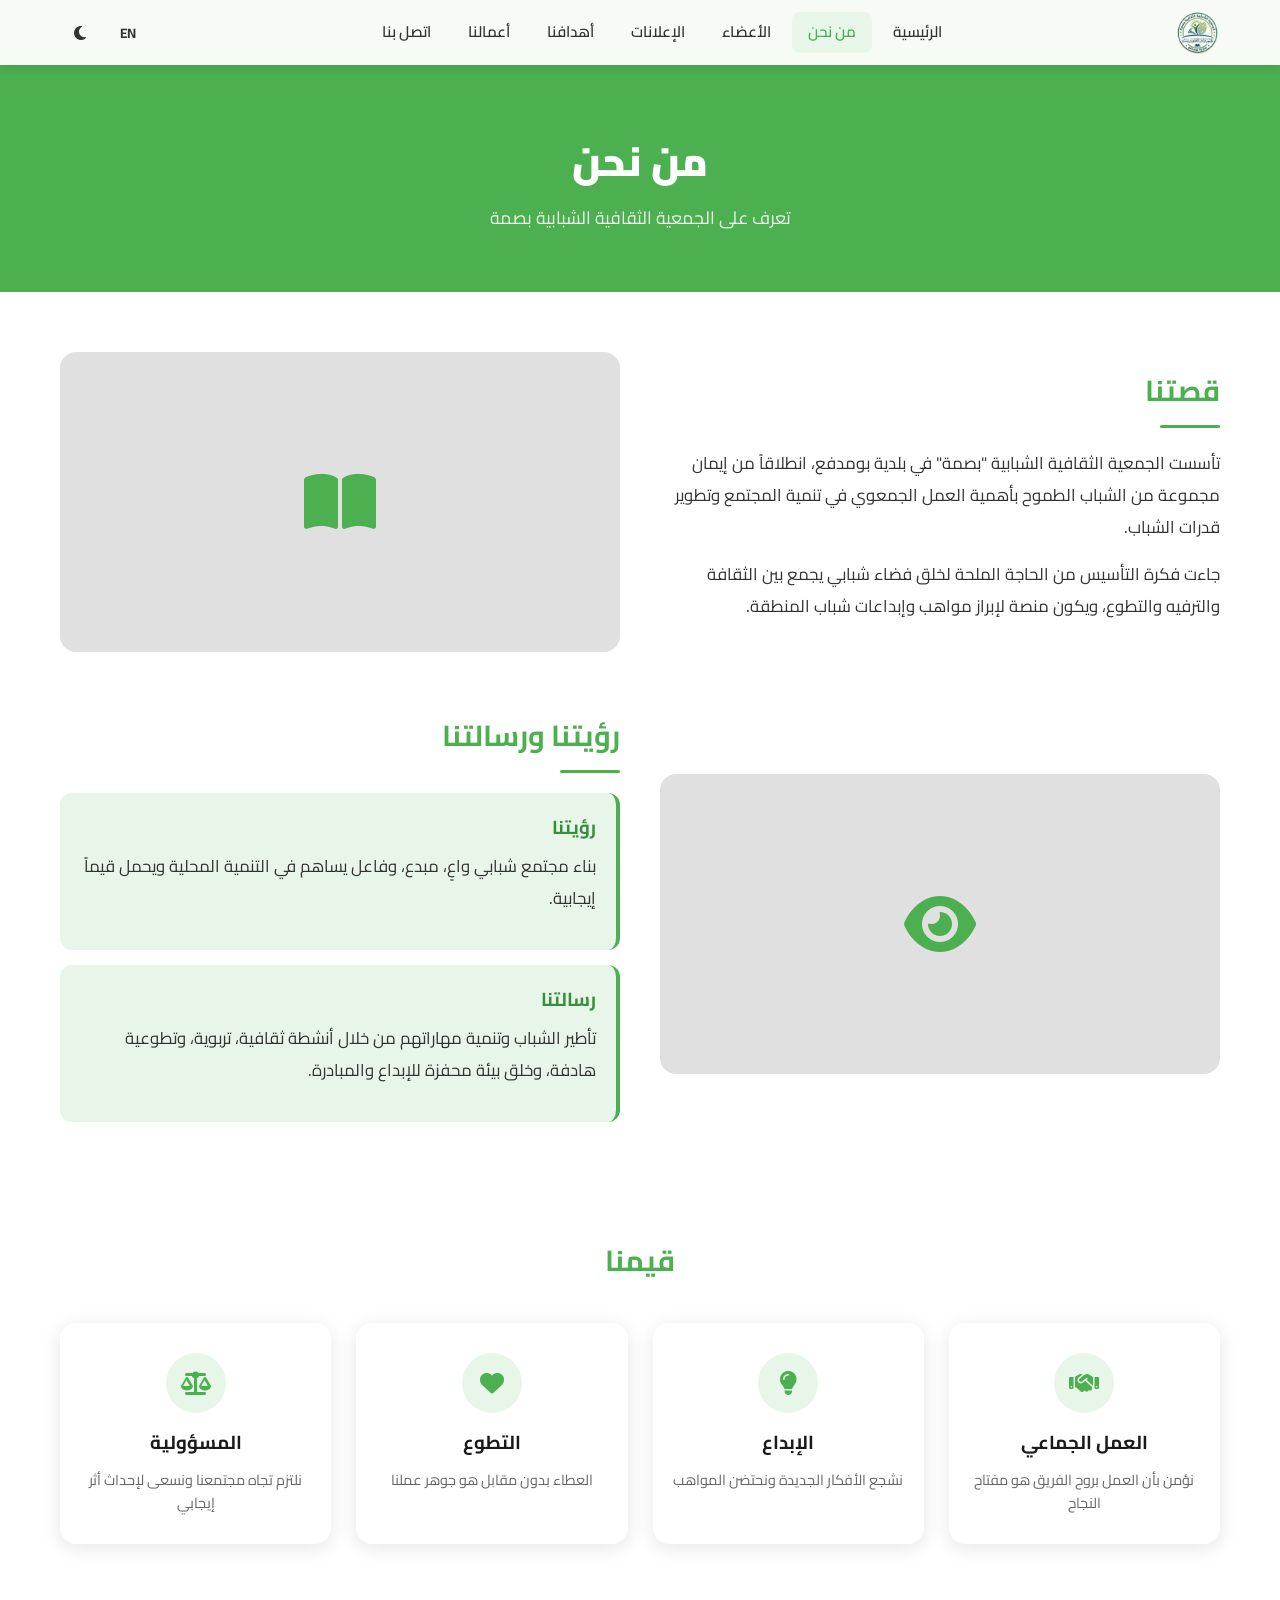
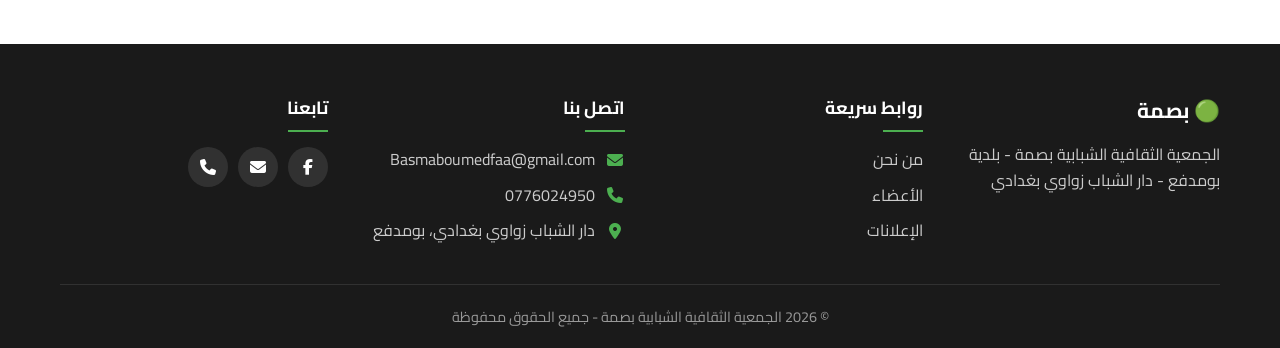
==== about.html @ d5eb16db "Add files via upload" ====
<!DOCTYPE html>
<html lang="ar" dir="rtl">
<head>
    <meta charset="UTF-8">
    <meta name="viewport" content="width=device-width, initial-scale=1.0">
    <title>من نحن | الجمعية الثقافية الشبابية بصمة</title>
    
    <link rel="icon" type="image/x-icon" href="photos/favicon.ico">
    <link rel="stylesheet" href="css/style.css">
    <link rel="stylesheet" href="css/dark-mode.css" id="dark-mode-style" disabled>
    <link rel="stylesheet" href="https://cdnjs.cloudflare.com/ajax/libs/font-awesome/6.5.1/css/all.min.css">
    <link href="https://fonts.googleapis.com/css2?family=Cairo:wght@300;400;600;700;900&display=swap" rel="stylesheet">
</head>
<body>
    
    <!-- ========== شريط التنقل ========== -->
    <nav class="navbar" id="navbar">
        <div class="nav-container">
            <a href="index.html" class="nav-logo">
                <img src="photos/logo.png" alt="بصمة" class="logo-img" onerror="this.style.display='none'; this.nextElementSibling.style.display='flex';">
                <span class="logo-text-fallback">🟢 بصمة</span>
            </a>
            
            <ul class="nav-menu" id="navMenu">
                <li><a href="index.html" class="nav-link" data-translate="home">الرئيسية</a></li>
                <li><a href="about.html" class="nav-link active" data-translate="about">من نحن</a></li>
                <li><a href="members.html" class="nav-link" data-translate="members">الأعضاء</a></li>
                <li><a href="announcements.html" class="nav-link" data-translate="announcements">الإعلانات</a></li>
                <li><a href="goals.html" class="nav-link" data-translate="goals">أهدافنا</a></li>
                <li><a href="projects.html" class="nav-link" data-translate="projects">أعمالنا</a></li>
                <li><a href="contact.html" class="nav-link" data-translate="contact">اتصل بنا</a></li>
            </ul>
            
            <div class="nav-controls">
                <button class="control-btn lang-btn" id="langToggle" title="Switch to English">
                    <span class="lang-text">EN</span>
                </button>
                <button class="control-btn dark-btn" id="darkToggle" title="الوضع الليلي">
                    <i class="fas fa-moon"></i>
                </button>
                <button class="control-btn menu-btn" id="menuToggle">
                    <i class="fas fa-bars"></i>
                </button>
            </div>
        </div>
    </nav>
    
    <!-- ========== رأس الصفحة ========== -->
    <section class="page-header">
        <div class="container">
            <h1 class="page-title" data-translate="about_title">من نحن</h1>
            <p class="page-subtitle" data-translate="about_subtitle">تعرف على الجمعية الثقافية الشبابية بصمة</p>
        </div>
    </section>
    
    <!-- ========== المحتوى ========== -->
    <section class="about-content-section">
        <div class="container">
            
            <!-- قصة التأسيس -->
            <div class="about-block">
                <div class="about-text">
                    <h2 data-translate="our_story">قصتنا</h2>
                    <p data-translate="story_text_1">
                        تأسست الجمعية الثقافية الشبابية "بصمة" في بلدية بومدفع، انطلاقاً من إيمان مجموعة من الشباب الطموح
                        بأهمية العمل الجمعوي في تنمية المجتمع وتطوير قدرات الشباب.
                    </p>
                    <p data-translate="story_text_2">
                        جاءت فكرة التأسيس من الحاجة الملحة لخلق فضاء شبابي يجمع بين الثقافة والترفيه والتطوع،
                        ويكون منصة لإبراز مواهب وإبداعات شباب المنطقة.
                    </p>
                </div>
                <div class="about-image">
                    <img src="photos/about-story.jpg" alt="قصة التأسيس" onerror="this.style.display='none'; this.nextElementSibling.style.display='flex';">
                    <div class="about-image-placeholder" style="display:none;">
                        <i class="fas fa-book-open"></i>
                    </div>
                </div>
            </div>
            
            <!-- الرؤية والرسالة -->
            <div class="about-block reverse">
                <div class="about-text">
                    <h2 data-translate="vision_mission">رؤيتنا ورسالتنا</h2>
                    <div class="vision-box">
                        <h3 data-translate="vision">رؤيتنا</h3>
                        <p data-translate="vision_text">
                            بناء مجتمع شبابي واعٍ، مبدع، وفاعل يساهم في التنمية المحلية ويحمل قيماً إيجابية.
                        </p>
                    </div>
                    <div class="mission-box">
                        <h3 data-translate="mission">رسالتنا</h3>
                        <p data-translate="mission_text">
                            تأطير الشباب وتنمية مهاراتهم من خلال أنشطة ثقافية، تربوية، وتطوعية هادفة،
                            وخلق بيئة محفزة للإبداع والمبادرة.
                        </p>
                    </div>
                </div>
                <div class="about-image">
                    <img src="photos/about-vision.jpg" alt="الرؤية والرسالة" onerror="this.style.display='none'; this.nextElementSibling.style.display='flex';">
                    <div class="about-image-placeholder" style="display:none;">
                        <i class="fas fa-eye"></i>
                    </div>
                </div>
            </div>
            
            <!-- القيم -->
            <div class="values-section">
                <h2 class="section-title" data-translate="our_values">قيمنا</h2>
                <div class="values-grid">
                    <div class="value-card">
                        <div class="value-icon"><i class="fas fa-handshake"></i></div>
                        <h3 data-translate="value1_title">العمل الجماعي</h3>
                        <p data-translate="value1_text">نؤمن بأن العمل بروح الفريق هو مفتاح النجاح</p>
                    </div>
                    <div class="value-card">
                        <div class="value-icon"><i class="fas fa-lightbulb"></i></div>
                        <h3 data-translate="value2_title">الإبداع</h3>
                        <p data-translate="value2_text">نشجع الأفكار الجديدة ونحتضن المواهب</p>
                    </div>
                    <div class="value-card">
                        <div class="value-icon"><i class="fas fa-heart"></i></div>
                        <h3 data-translate="value3_title">التطوع</h3>
                        <p data-translate="value3_text">العطاء بدون مقابل هو جوهر عملنا</p>
                    </div>
                    <div class="value-card">
                        <div class="value-icon"><i class="fas fa-balance-scale"></i></div>
                        <h3 data-translate="value4_title">المسؤولية</h3>
                        <p data-translate="value4_text">نلتزم تجاه مجتمعنا ونسعى لإحداث أثر إيجابي</p>
                    </div>
                </div>
            </div>
            
        </div>
    </section>
    
    <!-- ========== تذييل ========== -->
    <footer class="footer">
        <div class="container">
            <div class="footer-content">
                <div class="footer-col">
                    <h3 class="footer-logo">🟢 بصمة</h3>
                    <p data-translate="footer_desc">الجمعية الثقافية الشبابية بصمة - بلدية بومدفع - دار الشباب زواوي بغدادي</p>
                </div>
                <div class="footer-col">
                    <h4 data-translate="quick_links">روابط سريعة</h4>
                    <ul>
                        <li><a href="about.html" data-translate="about">من نحن</a></li>
                        <li><a href="members.html" data-translate="members">الأعضاء</a></li>
                        <li><a href="announcements.html" data-translate="announcements">الإعلانات</a></li>
                    </ul>
                </div>
                <div class="footer-col">
                    <h4 data-translate="contact_us">اتصل بنا</h4>
                    <ul class="contact-list">
                        <li><i class="fas fa-envelope"></i> <a href="mailto:Basmaboumedfaa@gmail.com">Basmaboumedfaa@gmail.com</a></li>
                        <li><i class="fas fa-phone"></i> <a href="tel:+213776024950">0776024950</a></li>
                        <li><i class="fas fa-map-marker-alt"></i> <span data-translate="address">دار الشباب زواوي بغدادي، بومدفع</span></li>
                    </ul>
                </div>
                <div class="footer-col">
                    <h4 data-translate="follow_us">تابعنا</h4>
                    <div class="social-links">
                        <a href="https://www.facebook.com/profile.php?id=61579320686368" class="social-link" target="_blank" rel="noopener"><i class="fab fa-facebook-f"></i></a>
                        <a href="mailto:Basmaboumedfaa@gmail.com" class="social-link"><i class="fas fa-envelope"></i></a>
                        <a href="tel:+213776024950" class="social-link"><i class="fas fa-phone"></i></a>
                    </div>
                </div>
            </div>
            <div class="footer-bottom">
                <p>&copy; <span id="year"></span> <span data-translate="association_full_name">الجمعية الثقافية الشبابية بصمة</span> - <span data-translate="rights">جميع الحقوق محفوظة</span></p>
            </div>
        </div>
    </footer>
    
    <button class="scroll-top-btn" id="scrollTopBtn"><i class="fas fa-chevron-up"></i></button>
    
    <script src="js/translations.js"></script>
    <script src="js/dark-mode.js"></script>
    <script src="js/script.js"></script>
</body>
</html>
---- css/style.css ----
/* ========== متغيرات الألوان الأساسية ========== */
:root {
    /* اللون الأخضر العشبي */
    --primary: #4CAF50;
    --primary-dark: #388E3C;
    --primary-light: #A5D6A7;
    --primary-bg: #E8F5E9;
    
    /* ألوان عامة */
    --white: #ffffff;
    --black: #000000;
    --gray-100: #f5f5f5;
    --gray-200: #e0e0e0;
    --gray-700: #333333;
    --gray-800: #1a1a1a;
    --gray-900: #111111;
    
    /* متغيرات خاصة */
    --text-color: #333333;
    --bg-color: #ffffff;
    --card-bg: #ffffff;
    --footer-bg: #1a1a1a;
    --footer-text: #cccccc;
    --navbar-bg: rgba(255, 255, 255, 0.95);
    --navbar-text: #333333;
    --navbar-shadow: 0 2px 10px rgba(0, 0, 0, 0.1);
    --shadow: 0 4px 20px rgba(0, 0, 0, 0.1);
    --transition: all 0.3s ease;
}

/* ========== إعادة تعيين ========== */
* {
    margin: 0;
    padding: 0;
    box-sizing: border-box;
}

html {
    scroll-behavior: smooth;
}

body {
    font-family: 'Cairo', sans-serif;
    color: var(--text-color);
    background-color: var(--bg-color);
    line-height: 1.6;
    overflow-x: hidden;
}

a {
    text-decoration: none;
    color: inherit;
}

ul {
    list-style: none;
}

.container {
    max-width: 1200px;
    margin: 0 auto;
    padding: 0 20px;
}

/* ========== شريط التنقل ========== */
.navbar {
    position: fixed;
    top: 0;
    left: 0;
    right: 0;
    z-index: 1000;
    background: var(--navbar-bg);
    backdrop-filter: blur(10px);
    box-shadow: var(--navbar-shadow);
    transition: var(--transition);
}

.navbar.scrolled {
    background: var(--navbar-bg);
    box-shadow: 0 4px 20px rgba(0, 0, 0, 0.15);
}

.nav-container {
    display: flex;
    justify-content: space-between;
    align-items: center;
    max-width: 1200px;
    margin: 0 auto;
    padding: 10px 20px;
}

.nav-logo {
    display: flex;
    align-items: center;
}

.logo-img {
    height: 45px;
    width: auto;
}

.logo-text-fallback {
    display: none;
    font-size: 1.4rem;
    font-weight: 700;
    color: var(--primary);
}

.nav-menu {
    display: flex;
    gap: 5px;
}

.nav-link {
    display: block;
    padding: 8px 16px;
    font-size: 0.95rem;
    font-weight: 600;
    color: var(--navbar-text);
    border-radius: 8px;
    transition: var(--transition);
}

.nav-link:hover,
.nav-link.active {
    color: var(--primary);
    background: var(--primary-bg);
}

.nav-controls {
    display: flex;
    align-items: center;
    gap: 8px;
}

.control-btn {
    width: 40px;
    height: 40px;
    border: none;
    border-radius: 50%;
    background: transparent;
    color: var(--navbar-text);
    font-size: 1rem;
    cursor: pointer;
    transition: var(--transition);
    display: flex;
    align-items: center;
    justify-content: center;
}

.control-btn:hover {
    background: var(--primary-bg);
    color: var(--primary);
}

.lang-btn {
    font-weight: 700;
    font-size: 0.85rem;
}

.lang-text {
    font-family: 'Cairo', sans-serif;
}

.menu-btn {
    display: none;
    font-size: 1.3rem;
}

/* ========== الواجهة الرئيسية ========== */
.hero {
    position: relative;
    height: 100vh;
    min-height: 600px;
    display: flex;
    align-items: center;
    justify-content: center;
    overflow: hidden;
}

.hero-bg {
    position: absolute;
    inset: 0;
    background-image: url('../photos/hero-bg.jpg');
    background-size: cover;
    background-position: center;
    background-repeat: no-repeat;
    z-index: 1;
}

.hero-overlay {
    position: absolute;
    inset: 0;
    background: rgba(0, 0, 0, 0.65);
    z-index: 2;
}

.hero-content {
    position: relative;
    z-index: 3;
    text-align: center;
    color: var(--white);
    padding: 20px;
}

.hero-logo-wrapper {
    margin-bottom: 20px;
}

.hero-logo {
    width: 120px;
    height: auto;
    filter: brightness(0) invert(1);
}

.hero-title {
    font-size: 3.5rem;
    font-weight: 900;
    margin-bottom: 10px;
    text-shadow: 2px 2px 10px rgba(0, 0, 0, 0.5);
}

.title-main {
    color: #4CAF50;
    display: block;
}

.hero-subtitle {
    font-size: 1.3rem;
    font-weight: 400;
    margin-bottom: 30px;
    opacity: 0.9;
    text-shadow: 1px 1px 5px rgba(0, 0, 0, 0.5);
}

.hero-buttons {
    display: flex;
    gap: 15px;
    justify-content: center;
    flex-wrap: wrap;
}

.btn {
    display: inline-block;
    padding: 14px 32px;
    font-size: 1rem;
    font-weight: 700;
    border-radius: 50px;
    border: 2px solid transparent;
    cursor: pointer;
    transition: var(--transition);
    font-family: 'Cairo', sans-serif;
}

.btn-primary {
    background: var(--primary);
    color: var(--white);
    border-color: var(--primary);
}

.btn-primary:hover {
    background: var(--primary-dark);
    border-color: var(--primary-dark);
    transform: translateY(-3px);
    box-shadow: 0 10px 25px rgba(76, 175, 80, 0.4);
}

.btn-outline {
    background: transparent;
    color: var(--white);
    border-color: var(--white);
}

.btn-outline:hover {
    background: var(--white);
    color: var(--primary);
    transform: translateY(-3px);
}

.scroll-down {
    position: absolute;
    bottom: 30px;
    z-index: 3;
    animation: bounce 2s infinite;
}

.scroll-down a {
    color: var(--white);
    font-size: 1.5rem;
    opacity: 0.8;
    transition: var(--transition);
}

.scroll-down a:hover {
    opacity: 1;
}

@keyframes bounce {
    0%, 20%, 50%, 80%, 100% { transform: translateY(0); }
    40% { transform: translateY(-15px); }
    60% { transform: translateY(-8px); }
}

/* ========== رأس الصفحات الداخلية ========== */
.page-header {
    padding: 130px 0 60px;
    background: var(--primary);
    text-align: center;
    color: var(--white);
}

.page-title {
    font-size: 2.5rem;
    font-weight: 900;
    margin-bottom: 10px;
}

.page-subtitle {
    font-size: 1.1rem;
    opacity: 0.9;
}

/* ========== قسم النوافذ الثلاثة ========== */
.cards-section {
    padding: 80px 0;
    background: var(--gray-100);
}

.cards-grid {
    display: grid;
    grid-template-columns: repeat(3, 1fr);
    gap: 30px;
}

.info-card {
    background: var(--card-bg);
    border-radius: 16px;
    padding: 35px 25px;
    text-align: center;
    box-shadow: var(--shadow);
    transition: var(--transition);
    border: 2px solid transparent;
}

.info-card:hover {
    transform: translateY(-8px);
    border-color: var(--primary);
    box-shadow: 0 15px 35px rgba(76, 175, 80, 0.15);
}

.card-icon {
    width: 75px;
    height: 75px;
    border-radius: 50%;
    background: var(--primary-bg);
    color: var(--primary);
    display: flex;
    align-items: center;
    justify-content: center;
    font-size: 1.8rem;
    margin: 0 auto 20px;
    transition: var(--transition);
}

.info-card:hover .card-icon {
    background: var(--primary);
    color: var(--white);
    transform: scale(1.1);
}

.card-title {
    font-size: 1.3rem;
    font-weight: 700;
    margin-bottom: 12px;
    color: var(--gray-800);
}

.card-text {
    font-size: 0.95rem;
    color: #666;
    margin-bottom: 20px;
    line-height: 1.7;
}

.card-link {
    color: var(--primary);
    font-weight: 700;
    font-size: 0.95rem;
    transition: var(--transition);
}

.card-link i {
    margin-right: 5px;
    transition: var(--transition);
}

.card-link:hover {
    color: var(--primary-dark);
}

.card-link:hover i {
    transform: translateX(-5px);
}

/* ========== صفحة الأعضاء - قسم المؤسس ========== */
.founder-section {
    padding: 50px 0 20px;
}

.founder-label {
    text-align: center;
    margin-bottom: 30px;
}

.founder-label span {
    display: inline-block;
    background: linear-gradient(135deg, var(--primary), var(--primary-dark));
    color: var(--white);
    padding: 10px 30px;
    border-radius: 50px;
    font-size: 1.1rem;
    font-weight: 700;
    letter-spacing: 1px;
    box-shadow: 0 5px 20px rgba(76, 175, 80, 0.3);
}

.founder-card {
    display: flex;
    gap: 40px;
    align-items: center;
    background: var(--card-bg);
    border-radius: 20px;
    padding: 40px;
    box-shadow: 0 10px 40px rgba(0, 0, 0, 0.1);
    max-width: 900px;
    margin: 0 auto;
    border: 2px solid var(--primary);
    transition: var(--transition);
}

.founder-card:hover {
    transform: translateY(-5px);
    box-shadow: 0 20px 50px rgba(76, 175, 80, 0.2);
}

.founder-img-wrapper {
    position: relative;
    min-width: 250px;
    width: 250px;
    height: 250px;
    border-radius: 50%;
    overflow: hidden;
    border: 5px solid var(--primary);
    box-shadow: 0 10px 30px rgba(76, 175, 80, 0.3);
}

.founder-img {
    width: 100%;
    height: 100%;
    object-fit: cover;
}

.founder-badge {
    position: absolute;
    bottom: 10px;
    right: 10px;
    width: 50px;
    height: 50px;
    border-radius: 50%;
    background: linear-gradient(135deg, #FFD700, #FFA000);
    color: var(--white);
    display: flex;
    align-items: center;
    justify-content: center;
    font-size: 1.3rem;
    box-shadow: 0 4px 15px rgba(255, 215, 0, 0.5);
}

html[dir="ltr"] .founder-badge {
    right: auto;
    left: 10px;
}

.founder-info {
    flex: 1;
}

.founder-name {
    font-size: 2rem;
    font-weight: 900;
    color: var(--primary-dark);
    margin-bottom: 5px;
}

.founder-role {
    font-size: 1.1rem;
    color: var(--primary);
    font-weight: 700;
    margin-bottom: 15px;
    padding-bottom: 15px;
    border-bottom: 2px solid var(--primary-bg);
}

.founder-bio {
    font-size: 0.95rem;
    color: #666;
    line-height: 1.8;
    margin-bottom: 20px;
}

.founder-social {
    display: flex;
    gap: 10px;
}

.founder-social-link {
    width: 42px;
    height: 42px;
    border-radius: 50%;
    background: var(--primary-bg);
    color: var(--primary);
    display: flex;
    align-items: center;
    justify-content: center;
    font-size: 1.1rem;
    transition: var(--transition);
}

.founder-social-link:hover {
    background: var(--primary);
    color: var(--white);
    transform: translateY(-3px);
}

/* ========== صفحة الأعضاء - عنوان القسم ========== */
.members-section-title {
    text-align: center;
    margin-bottom: 40px;
    position: relative;
}

.members-section-title h2 {
    font-size: 1.8rem;
    color: var(--primary);
    display: inline-block;
    position: relative;
    padding-bottom: 15px;
}

.members-section-title h2::after {
    content: '';
    position: absolute;
    bottom: 0;
    right: 50%;
    transform: translateX(50%);
    width: 80px;
    height: 3px;
    background: var(--primary);
    border-radius: 2px;
}

/* ========== صفحة الأعضاء - شبكة الأعضاء ========== */
.members-section {
    padding: 60px 0 80px;
}

.members-grid {
    display: grid;
    grid-template-columns: repeat(4, 1fr);
    gap: 25px;
}

.member-card {
    background: var(--card-bg);
    border-radius: 16px;
    overflow: hidden;
    box-shadow: var(--shadow);
    transition: var(--transition);
    text-align: center;
}

.member-card:hover {
    transform: translateY(-8px);
    box-shadow: 0 15px 35px rgba(76, 175, 80, 0.2);
}

.member-img-wrapper {
    position: relative;
    width: 100%;
    padding-top: 100%;
    overflow: hidden;
    background: var(--gray-200);
}

.member-img {
    position: absolute;
    inset: 0;
    width: 100%;
    height: 100%;
    object-fit: cover;
    transition: var(--transition);
}

.member-card:hover .member-img {
    transform: scale(1.05);
}

.member-icon {
    position: absolute;
    top: 12px;
    right: 12px;
    width: 40px;
    height: 40px;
    border-radius: 50%;
    background: var(--primary);
    color: var(--white);
    display: flex;
    align-items: center;
    justify-content: center;
    font-size: 1rem;
    box-shadow: 0 3px 10px rgba(0,0,0,0.2);
    z-index: 2;
}

html[dir="ltr"] .member-icon {
    right: auto;
    left: 12px;
}

.member-info {
    padding: 20px 15px;
}

.member-name {
    font-size: 1.1rem;
    font-weight: 700;
    color: var(--gray-800);
    margin-bottom: 5px;
}

.member-role {
    font-size: 0.9rem;
    color: var(--primary);
    font-weight: 600;
}

/* ========== صفحة من نحن ========== */
.about-content-section {
    padding: 60px 0;
}

.about-block {
    display: flex;
    gap: 40px;
    align-items: center;
    margin-bottom: 60px;
}

.about-block.reverse {
    flex-direction: row-reverse;
}

html[dir="ltr"] .about-block.reverse {
    flex-direction: row-reverse;
}

.about-text {
    flex: 1;
}

.about-text h2 {
    font-size: 1.8rem;
    color: var(--primary);
    margin-bottom: 20px;
    position: relative;
    padding-bottom: 15px;
}

.about-text h2::after {
    content: '';
    position: absolute;
    bottom: 0;
    right: 0;
    width: 60px;
    height: 3px;
    background: var(--primary);
    border-radius: 2px;
}

html[dir="ltr"] .about-text h2::after {
    right: auto;
    left: 0;
}

.about-text p {
    font-size: 1.05rem;
    line-height: 1.9;
    color: var(--text-color);
    margin-bottom: 15px;
}

.about-image {
    flex: 1;
    border-radius: 16px;
    overflow: hidden;
    min-height: 300px;
    background: var(--gray-200);
    display: flex;
    align-items: center;
    justify-content: center;
}

.about-image img {
    width: 100%;
    height: 100%;
    object-fit: cover;
}

.about-image-placeholder {
    font-size: 4rem;
    color: var(--primary);
}

.vision-box,
.mission-box {
    background: var(--primary-bg);
    padding: 20px;
    border-radius: 12px;
    margin-bottom: 15px;
    border-right: 4px solid var(--primary);
}

html[dir="ltr"] .vision-box,
html[dir="ltr"] .mission-box {
    border-right: none;
    border-left: 4px solid var(--primary);
}

.vision-box h3,
.mission-box h3 {
    color: var(--primary-dark);
    margin-bottom: 8px;
}

.values-section {
    padding: 40px 0;
}

.section-title {
    text-align: center;
    font-size: 1.8rem;
    color: var(--primary);
    margin-bottom: 40px;
}

.values-grid {
    display: grid;
    grid-template-columns: repeat(4, 1fr);
    gap: 25px;
}

.value-card {
    text-align: center;
    padding: 30px 20px;
    background: var(--card-bg);
    border-radius: 16px;
    box-shadow: var(--shadow);
    transition: var(--transition);
}

.value-card:hover {
    transform: translateY(-5px);
}

.value-icon {
    width: 60px;
    height: 60px;
    border-radius: 50%;
    background: var(--primary-bg);
    color: var(--primary);
    display: flex;
    align-items: center;
    justify-content: center;
    font-size: 1.5rem;
    margin: 0 auto 15px;
}

.value-card h3 {
    margin-bottom: 10px;
    color: var(--gray-800);
}

.value-card p {
    font-size: 0.9rem;
    color: #666;
}

/* ========== صفحة الإعلانات ========== */
.announcements-section {
    padding: 60px 0;
}

.announcements-grid {
    display: grid;
    grid-template-columns: repeat(3, 1fr);
    gap: 30px;
}

.announcement-card {
    background: var(--card-bg);
    border-radius: 16px;
    overflow: hidden;
    box-shadow: var(--shadow);
    transition: var(--transition);
}

.announcement-card:hover {
    transform: translateY(-5px);
    box-shadow: 0 15px 35px rgba(0,0,0,0.15);
}

.announcement-img {
    width: 100%;
    height: 200px;
    background: var(--gray-200);
    display: flex;
    align-items: center;
    justify-content: center;
}

.announcement-img img {
    width: 100%;
    height: 100%;
    object-fit: cover;
}

.announcement-img-placeholder {
    font-size: 3rem;
    color: var(--primary);
}

.announcement-body {
    padding: 20px;
}

.announcement-date {
    font-size: 0.85rem;
    color: #888;
    margin-bottom: 10px;
    display: flex;
    align-items: center;
    gap: 8px;
}

.announcement-body h3 {
    font-size: 1.2rem;
    margin-bottom: 10px;
    color: var(--gray-800);
}

.announcement-body p {
    font-size: 0.95rem;
    color: #666;
    margin-bottom: 15px;
    line-height: 1.7;
}

.read-more-btn {
    color: var(--primary);
    font-weight: 700;
    transition: var(--transition);
}

.read-more-btn:hover {
    color: var(--primary-dark);
}

/* ========== صفحة الأهداف ========== */
.goals-section {
    padding: 60px 0;
}

.goals-list {
    max-width: 800px;
    margin: 0 auto;
}

.goal-item {
    display: flex;
    gap: 25px;
    align-items: flex-start;
    padding: 25px;
    background: var(--card-bg);
    border-radius: 16px;
    margin-bottom: 20px;
    box-shadow: var(--shadow);
    transition: var(--transition);
}

.goal-item:hover {
    transform: translateX(-5px);
}

html[dir="ltr"] .goal-item:hover {
    transform: translateX(5px);
}

.goal-number {
    font-size: 2rem;
    font-weight: 900;
    color: var(--primary);
    opacity: 0.3;
    line-height: 1;
    min-width: 50px;
}

.goal-icon {
    width: 50px;
    height: 50px;
    min-width: 50px;
    border-radius: 12px;
    background: var(--primary-bg);
    color: var(--primary);
    display: flex;
    align-items: center;
    justify-content: center;
    font-size: 1.3rem;
}

.goal-content h3 {
    margin-bottom: 8px;
    color: var(--gray-800);
}

.goal-content p {
    font-size: 0.95rem;
    color: #666;
    line-height: 1.7;
}

/* ========== صفحة الأعمال ========== */
.projects-section {
    padding: 60px 0;
}

.projects-grid {
    display: grid;
    grid-template-columns: repeat(3, 1fr);
    gap: 30px;
}

.project-card {
    background: var(--card-bg);
    border-radius: 16px;
    overflow: hidden;
    box-shadow: var(--shadow);
    transition: var(--transition);
}

.project-card:hover {
    transform: translateY(-5px);
}

.project-img {
    width: 100%;
    height: 200px;
    background: var(--gray-200);
    display: flex;
    align-items: center;
    justify-content: center;
}

.project-img img {
    width: 100%;
    height: 100%;
    object-fit: cover;
}

.project-img-placeholder {
    font-size: 3rem;
    color: var(--primary);
}

.project-info {
    padding: 20px;
}

.project-category {
    display: inline-block;
    padding: 4px 12px;
    background: var(--primary-bg);
    color: var(--primary);
    border-radius: 20px;
    font-size: 0.8rem;
    font-weight: 700;
    margin-bottom: 10px;
}

.project-info h3 {
    margin-bottom: 8px;
    color: var(--gray-800);
}

.project-info p {
    font-size: 0.9rem;
    color: #666;
}

/* ========== صفحة اتصل بنا ========== */
.contact-section {
    padding: 60px 0;
}

.contact-grid {
    display: grid;
    grid-template-columns: 1fr 1fr;
    gap: 40px;
}

.contact-info-side h2,
.contact-form-side h2 {
    font-size: 1.5rem;
    color: var(--primary);
    margin-bottom: 30px;
}

.contact-info-card {
    display: flex;
    gap: 15px;
    align-items: flex-start;
    margin-bottom: 25px;
}

.contact-info-icon {
    width: 50px;
    height: 50px;
    min-width: 50px;
    border-radius: 12px;
    background: var(--primary-bg);
    color: var(--primary);
    display: flex;
    align-items: center;
    justify-content: center;
    font-size: 1.2rem;
}

.contact-info-card h4 {
    margin-bottom: 5px;
    color: var(--gray-800);
}

.contact-info-card p,
.contact-info-card a {
    color: #666;
    transition: var(--transition);
}

.contact-info-card a:hover {
    color: var(--primary);
}

.contact-social {
    margin-top: 30px;
}

.contact-social h4 {
    margin-bottom: 15px;
}

.contact-form {
    background: var(--card-bg);
    padding: 30px;
    border-radius: 16px;
    box-shadow: var(--shadow);
}

.form-group {
    margin-bottom: 20px;
}

.form-group label {
    display: block;
    margin-bottom: 8px;
    font-weight: 600;
    color: var(--gray-800);
}

.form-group input,
.form-group textarea {
    width: 100%;
    padding: 12px 15px;
    border: 2px solid var(--gray-200);
    border-radius: 10px;
    font-family: 'Cairo', sans-serif;
    font-size: 1rem;
    transition: var(--transition);
    background: var(--bg-color);
    color: var(--text-color);
}

.form-group input:focus,
.form-group textarea:focus {
    outline: none;
    border-color: var(--primary);
}

/* ========== صفحة المعرض ========== */
.gallery-section {
    padding: 60px 0;
}

.gallery-grid {
    display: grid;
    grid-template-columns: repeat(4, 1fr);
    gap: 15px;
}

.gallery-item {
    aspect-ratio: 1;
    border-radius: 12px;
    overflow: hidden;
    background: var(--gray-200);
    display: flex;
    align-items: center;
    justify-content: center;
    cursor: pointer;
    transition: var(--transition);
}

.gallery-item:hover {
    transform: scale(1.03);
}

.gallery-item img {
    width: 100%;
    height: 100%;
    object-fit: cover;
}

.gallery-placeholder {
    font-size: 2rem;
    color: var(--primary);
}

/* ========== التذييل ========== */
.footer {
    background: var(--footer-bg);
    color: var(--footer-text);
    padding: 50px 0 0;
}

.footer-content {
    display: grid;
    grid-template-columns: repeat(4, 1fr);
    gap: 30px;
    padding-bottom: 30px;
    border-bottom: 1px solid rgba(255, 255, 255, 0.1);
}

.footer-col h3,
.footer-col h4 {
    color: var(--white);
    margin-bottom: 15px;
}

.footer-col h3 {
    font-size: 1.3rem;
}

.footer-col h4 {
    font-size: 1.1rem;
    position: relative;
    padding-bottom: 10px;
}

.footer-col h4::after {
    content: '';
    position: absolute;
    bottom: 0;
    right: 0;
    width: 40px;
    height: 2px;
    background: var(--primary);
}

html[dir="ltr"] .footer-col h4::after {
    right: auto;
    left: 0;
}

.footer-col ul li {
    margin-bottom: 10px;
}

.footer-col ul li a {
    color: var(--footer-text);
    transition: var(--transition);
}

.footer-col ul li a:hover {
    color: var(--primary);
}

.contact-list li {
    display: flex;
    align-items: center;
    gap: 10px;
}

.contact-list li i {
    color: var(--primary);
    width: 20px;
    text-align: center;
}

.social-links {
    display: flex;
    gap: 10px;
}

.social-link {
    width: 40px;
    height: 40px;
    border-radius: 50%;
    background: rgba(255, 255, 255, 0.1);
    display: flex;
    align-items: center;
    justify-content: center;
    color: var(--white);
    font-size: 1rem;
    transition: var(--transition);
}

.social-link:hover {
    background: var(--primary);
    transform: translateY(-3px);
}

.footer-bottom {
    text-align: center;
    padding: 20px 0;
    font-size: 0.9rem;
    color: #999;
}

/* ========== زر العودة للأعلى ========== */
.scroll-top-btn {
    position: fixed;
    bottom: 30px;
    left: 30px;
    z-index: 999;
    width: 45px;
    height: 45px;
    border-radius: 50%;
    background: var(--primary);
    color: var(--white);
    border: none;
    font-size: 1.2rem;
    cursor: pointer;
    opacity: 0;
    visibility: hidden;
    transition: var(--transition);
    box-shadow: 0 4px 15px rgba(76, 175, 80, 0.4);
}

html[dir="ltr"] .scroll-top-btn {
    left: auto;
    right: 30px;
}

.scroll-top-btn.visible {
    opacity: 1;
    visibility: visible;
}

.scroll-top-btn:hover {
    background: var(--primary-dark);
    transform: translateY(-3px);
}

/* ========== تجاوب مع الجوال ========== */
@media (max-width: 992px) {
    .footer-content {
        grid-template-columns: repeat(2, 1fr);
    }
    
    .members-grid {
        grid-template-columns: repeat(3, 1fr);
    }
    
    .about-block,
    .about-block.reverse {
        flex-direction: column;
    }
    
    .values-grid {
        grid-template-columns: repeat(2, 1fr);
    }
    
    .announcements-grid,
    .projects-grid {
        grid-template-columns: repeat(2, 1fr);
    }
    
    .contact-grid {
        grid-template-columns: 1fr;
    }
    
    .gallery-grid {
        grid-template-columns: repeat(3, 1fr);
    }
}

@media (max-width: 768px) {
    .nav-menu {
        position: fixed;
        top: 65px;
        right: -100%;
        width: 280px;
        height: calc(100vh - 65px);
        background: var(--white);
        flex-direction: column;
        padding: 20px;
        box-shadow: -5px 0 20px rgba(0, 0, 0, 0.1);
        transition: var(--transition);
        gap: 0;
    }
    
    .nav-menu.active {
        right: 0;
    }
    
    .menu-btn {
        display: flex;
    }
    
    .hero-title {
        font-size: 2.2rem;
    }
    
    .hero-subtitle {
        font-size: 1rem;
    }
    
    .hero-logo {
        width: 80px;
    }
    
    .cards-grid {
        grid-template-columns: 1fr;
    }
    
    /* المؤسس */
    .founder-card {
        flex-direction: column;
        text-align: center;
        padding: 30px 20px;
    }
    
    .founder-img-wrapper {
        min-width: 180px;
        width: 180px;
        height: 180px;
        margin: 0 auto;
    }
    
    .founder-name {
        font-size: 1.5rem;
    }
    
    .founder-social {
        justify-content: center;
    }
    
    .founder-badge {
        width: 40px;
        height: 40px;
        font-size: 1rem;
    }
    
    .members-grid {
        grid-template-columns: repeat(2, 1fr);
    }
    
    .announcements-grid,
    .projects-grid {
        grid-template-columns: 1fr;
    }
    
    .values-grid {
        grid-template-columns: 1fr 1fr;
    }
    
    .gallery-grid {
        grid-template-columns: repeat(2, 1fr);
    }
    
    .footer-content {
        grid-template-columns: 1fr;
    }
    
    .page-title {
        font-size: 1.8rem;
    }
    
    .goal-item {
        flex-direction: column;
    }
}

@media (max-width: 480px) {
    .members-grid {
        grid-template-columns: 1fr;
        max-width: 300px;
        margin: 0 auto;
    }
    
    .values-grid {
        grid-template-columns: 1fr;
    }
    
    .gallery-grid {
        grid-template-columns: 1fr;
    }
}
---- css/dark-mode.css ----
/* ========== الوضع الليلي ========== */
body.dark-mode {
    --text-color: #e0e0e0;
    --bg-color: #121212;
    --card-bg: #1e1e1e;
    --footer-bg: #0a0a0a;
    --footer-text: #aaaaaa;
    --navbar-bg: rgba(30, 30, 30, 0.95);
    --navbar-text: #e0e0e0;
    --navbar-shadow: 0 2px 10px rgba(0, 0, 0, 0.5);
    --shadow: 0 4px 20px rgba(0, 0, 0, 0.3);
    --gray-100: #1a1a1a;
    --gray-200: #2a2a2a;
}

body.dark-mode .navbar {
    box-shadow: 0 2px 10px rgba(0, 0, 0, 0.5);
}

body.dark-mode .navbar.scrolled {
    background: rgba(30, 30, 30, 0.98);
    box-shadow: 0 4px 20px rgba(0, 0, 0, 0.5);
}

body.dark-mode .nav-link:hover,
body.dark-mode .nav-link.active {
    background: rgba(76, 175, 80, 0.15);
}

body.dark-mode .control-btn {
    color: var(--navbar-text);
}

body.dark-mode .control-btn:hover {
    background: rgba(76, 175, 80, 0.15);
    color: var(--primary);
}

body.dark-mode .info-card,
body.dark-mode .member-card {
    border-color: rgba(255, 255, 255, 0.05);
}

body.dark-mode .info-card:hover,
body.dark-mode .member-card:hover {
    border-color: var(--primary);
    box-shadow: 0 15px 35px rgba(76, 175, 80, 0.2);
}

body.dark-mode .card-text {
    color: #aaa;
}

body.dark-mode .card-icon {
    background: rgba(76, 175, 80, 0.15);
}

body.dark-mode .card-title,
body.dark-mode .member-name {
    color: #e0e0e0;
}

body.dark-mode .member-img-wrapper {
    background: #2a2a2a;
}

body.dark-mode .page-header {
    background: #1a1a1a;
}

@media (max-width: 768px) {
    body.dark-mode .nav-menu {
        background: #1e1e1e;
    }
}
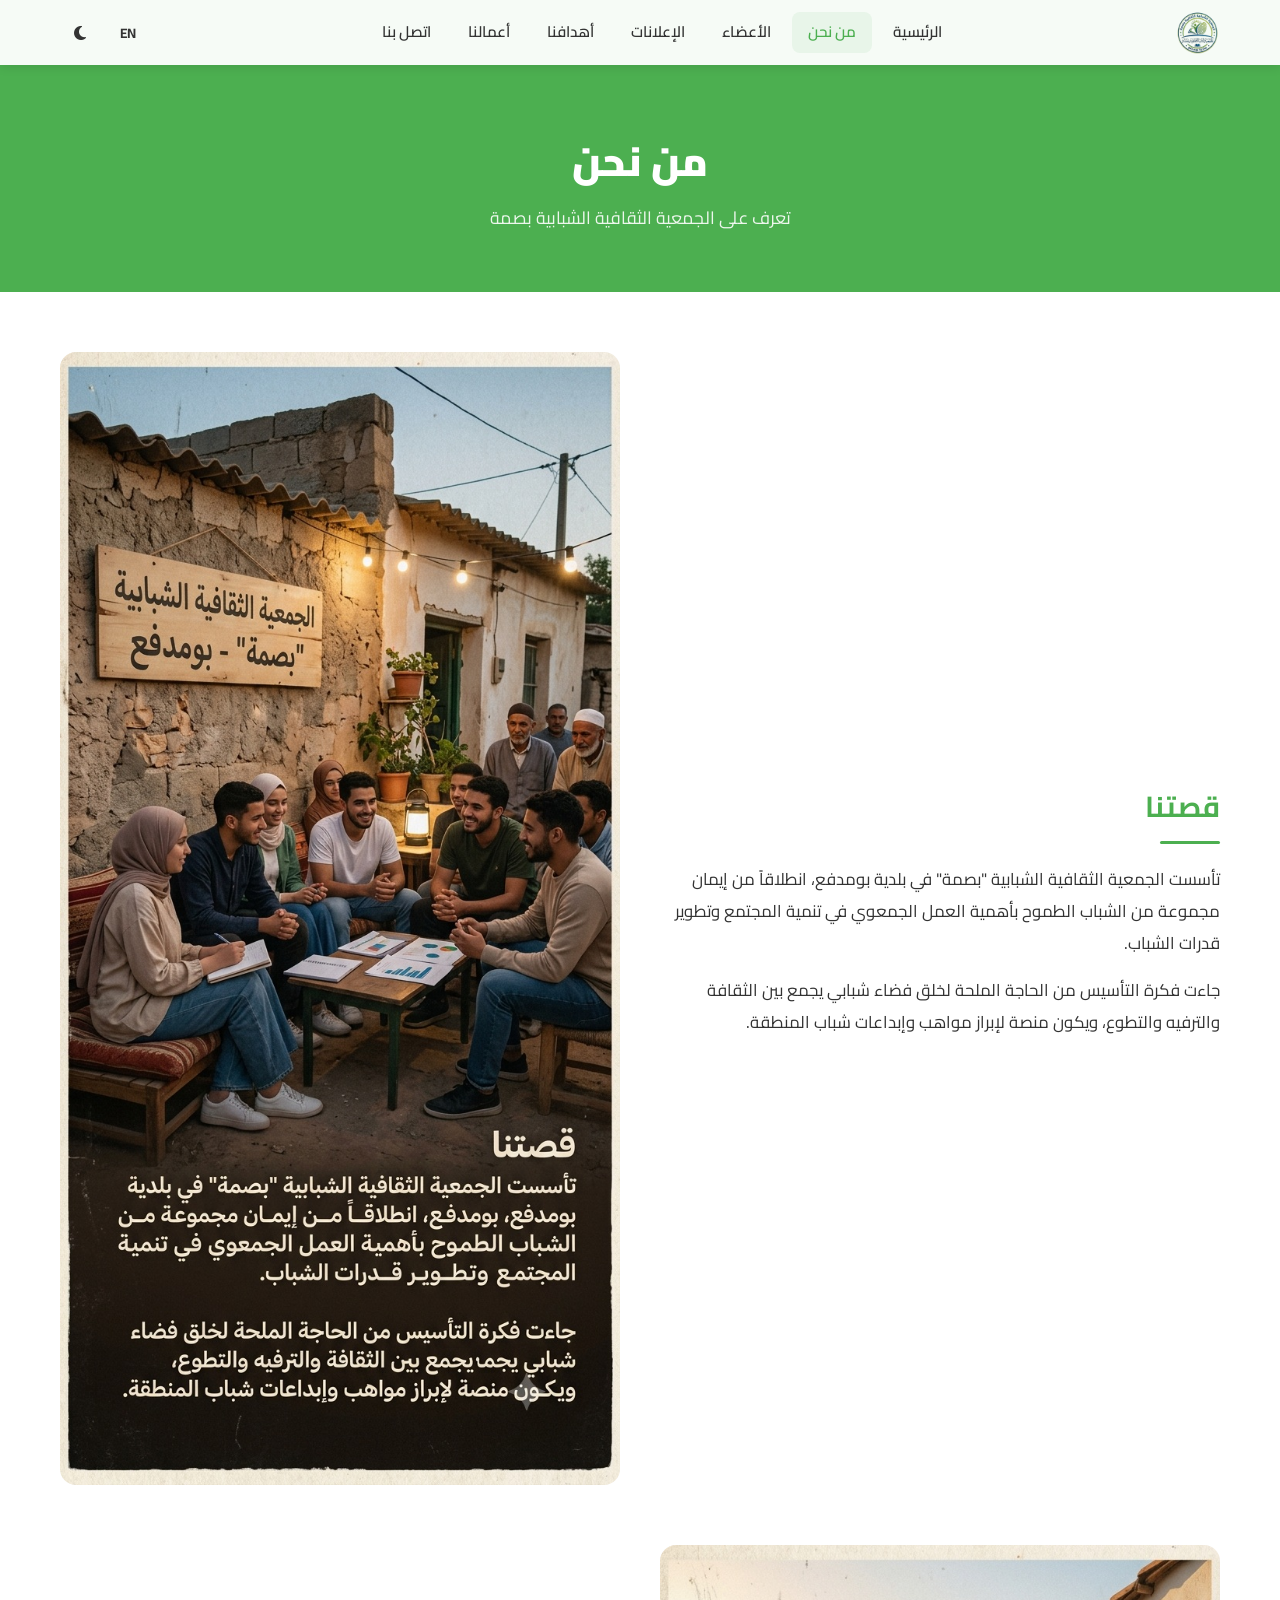
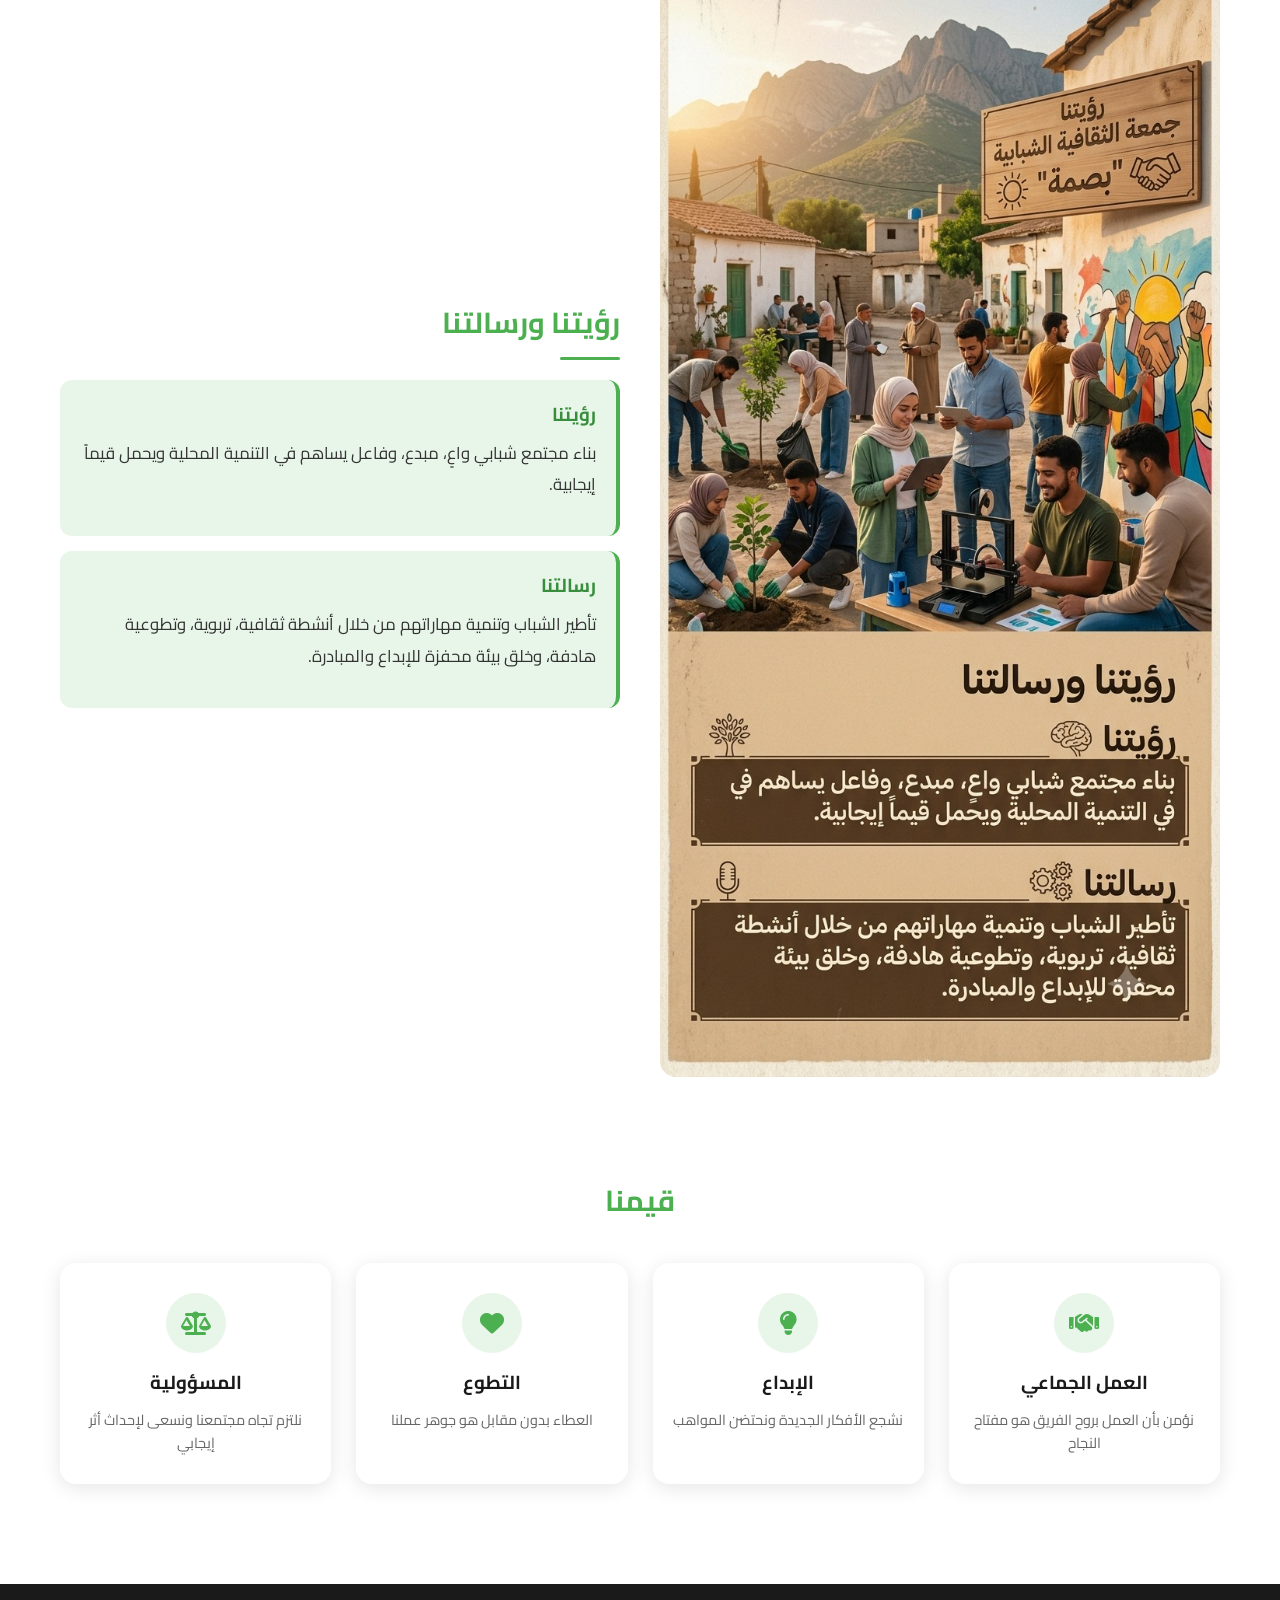
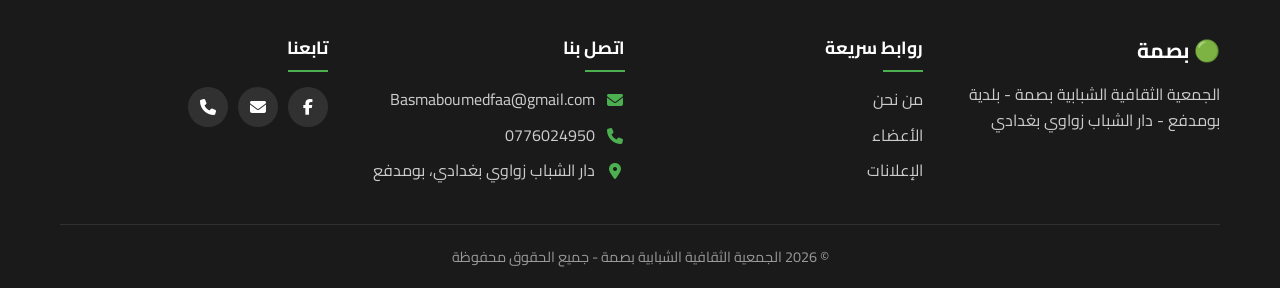
==== commit 1853da18: "Add files via upload" ====
--- a/about.html
+++ b/about.html
@@ -28,7 +28,7 @@
                 <li><a href="announcements.html" class="nav-link" data-translate="announcements">الإعلانات</a></li>
                 <li><a href="goals.html" class="nav-link" data-translate="goals">أهدافنا</a></li>
                 <li><a href="projects.html" class="nav-link" data-translate="projects">أعمالنا</a></li>
-                <li><a href="contact.html" class="nav-link" data-translate="contact">اتصل بنا</a></li>
+                <li><a href="contact.html" class="nav-link" data-translate="contact">اتصل بنا وإنضم وانضم إلينا</a></li>
             </ul>
             
             <div class="nav-controls">
@@ -151,7 +151,7 @@
                     </ul>
                 </div>
                 <div class="footer-col">
-                    <h4 data-translate="contact_us">اتصل بنا</h4>
+                    <h4 data-translate="contact_us">اتصل بنا وإنضم وانضم إلينا</h4>
                     <ul class="contact-list">
                         <li><i class="fas fa-envelope"></i> <a href="mailto:Basmaboumedfaa@gmail.com">Basmaboumedfaa@gmail.com</a></li>
                         <li><i class="fas fa-phone"></i> <a href="tel:+213776024950">0776024950</a></li>
@@ -161,14 +161,14 @@
                 <div class="footer-col">
                     <h4 data-translate="follow_us">تابعنا</h4>
                     <div class="social-links">
-                        <a href="https://www.facebook.com/profile.php?id=61579320686368" class="social-link" target="_blank" rel="noopener"><i class="fab fa-facebook-f"></i></a>
+                        <a href="https://www.facebook.com/profile.php?id=61591157512595" class="social-link" target="_blank" rel="noopener"><i class="fab fa-facebook-f"></i></a>
                         <a href="mailto:Basmaboumedfaa@gmail.com" class="social-link"><i class="fas fa-envelope"></i></a>
                         <a href="tel:+213776024950" class="social-link"><i class="fas fa-phone"></i></a>
                     </div>
                 </div>
             </div>
             <div class="footer-bottom">
-                <p>&copy; <span id="year"></span> <span data-translate="association_full_name">الجمعية الثقافية الشبابية بصمة</span> - <span data-translate="rights">جميع الحقوق محفوظة</span></p>
+                <p>&copy; <span id="year"></span> <span data-translate="association_full_name">الجمعية الثقافية الشبابية بصمة</span> - <span data-translate="rights">من تصميم عمراوي سيداحمد</span></p>
             </div>
         </div>
     </footer>
--- a/css/style.css
+++ b/css/style.css
@@ -828,7 +828,7 @@
     justify-content: center;
 }
 
-.announcement-img img {
+.ann-img {
     width: 100%;
     height: 100%;
     object-fit: cover;
@@ -861,18 +861,7 @@
 .announcement-body p {
     font-size: 0.95rem;
     color: #666;
-    margin-bottom: 15px;
     line-height: 1.7;
-}
-
-.read-more-btn {
-    color: var(--primary);
-    font-weight: 700;
-    transition: var(--transition);
-}
-
-.read-more-btn:hover {
-    color: var(--primary-dark);
 }
 
 /* ========== صفحة الأهداف ========== */
@@ -959,6 +948,7 @@
 
 .project-card:hover {
     transform: translateY(-5px);
+    box-shadow: 0 15px 35px rgba(76, 175, 80, 0.2);
 }
 
 .project-img {
@@ -970,7 +960,7 @@
     justify-content: center;
 }
 
-.project-img img {
+.proj-img {
     width: 100%;
     height: 100%;
     object-fit: cover;
@@ -981,54 +971,56 @@
     color: var(--primary);
 }
 
-.project-info {
+.project-body {
     padding: 20px;
 }
 
-.project-category {
-    display: inline-block;
-    padding: 4px 12px;
-    background: var(--primary-bg);
-    color: var(--primary);
-    border-radius: 20px;
-    font-size: 0.8rem;
-    font-weight: 700;
+.project-date {
+    font-size: 0.85rem;
+    color: #888;
     margin-bottom: 10px;
-}
-
-.project-info h3 {
-    margin-bottom: 8px;
+    display: flex;
+    align-items: center;
+    gap: 8px;
+}
+
+.project-body h3 {
+    font-size: 1.2rem;
+    margin-bottom: 10px;
     color: var(--gray-800);
 }
 
-.project-info p {
-    font-size: 0.9rem;
+.project-body p {
+    font-size: 0.95rem;
     color: #666;
-}
-
-/* ========== صفحة اتصل بنا ========== */
+    line-height: 1.7;
+}
+
+/* ========== صفحة اتصل بنا - معلومات التواصل ========== */
 .contact-section {
     padding: 60px 0;
 }
 
-.contact-grid {
+.contact-info-cards {
     display: grid;
-    grid-template-columns: 1fr 1fr;
-    gap: 40px;
-}
-
-.contact-info-side h2,
-.contact-form-side h2 {
-    font-size: 1.5rem;
-    color: var(--primary);
-    margin-bottom: 30px;
+    grid-template-columns: repeat(4, 1fr);
+    gap: 20px;
+    margin-bottom: 50px;
 }
 
 .contact-info-card {
     display: flex;
     gap: 15px;
     align-items: flex-start;
-    margin-bottom: 25px;
+    padding: 20px;
+    background: var(--card-bg);
+    border-radius: 12px;
+    box-shadow: var(--shadow);
+    transition: var(--transition);
+}
+
+.contact-info-card:hover {
+    transform: translateY(-3px);
 }
 
 .contact-info-icon {
@@ -1047,11 +1039,13 @@
 .contact-info-card h4 {
     margin-bottom: 5px;
     color: var(--gray-800);
+    font-size: 0.95rem;
 }
 
 .contact-info-card p,
 .contact-info-card a {
     color: #666;
+    font-size: 0.85rem;
     transition: var(--transition);
 }
 
@@ -1059,21 +1053,71 @@
     color: var(--primary);
 }
 
-.contact-social {
-    margin-top: 30px;
-}
-
-.contact-social h4 {
-    margin-bottom: 15px;
-}
-
-.contact-form {
+/* ========== صفحة اتصل بنا - النموذجين ========== */
+.forms-grid {
+    display: grid;
+    grid-template-columns: 1fr 1fr;
+    gap: 30px;
+}
+
+.form-box {
     background: var(--card-bg);
+    border-radius: 16px;
     padding: 30px;
-    border-radius: 16px;
     box-shadow: var(--shadow);
-}
-
+    border: 2px solid transparent;
+    transition: var(--transition);
+}
+
+.form-box:hover {
+    border-color: var(--primary);
+}
+
+.form-box-header {
+    text-align: center;
+    margin-bottom: 25px;
+    padding-bottom: 20px;
+    border-bottom: 2px solid var(--gray-200);
+}
+
+.form-box-header i {
+    font-size: 2.5rem;
+    color: var(--primary);
+    margin-bottom: 10px;
+    display: block;
+}
+
+.form-box-header h2 {
+    font-size: 1.4rem;
+    color: var(--gray-800);
+    margin-bottom: 5px;
+}
+
+.form-box-header p {
+    font-size: 0.9rem;
+    color: #888;
+}
+
+/* نموذج الانضمام بتنسيق مميز */
+.join-box {
+    border-top: 4px solid var(--primary);
+}
+
+.join-header i {
+    color: #FF6B35;
+}
+
+/* صف من حقلين */
+.form-row {
+    display: flex;
+    gap: 15px;
+}
+
+.form-half {
+    flex: 1;
+}
+
+/* حقول النموذج */
 .form-group {
     margin-bottom: 20px;
 }
@@ -1104,42 +1148,27 @@
     border-color: var(--primary);
 }
 
-/* ========== صفحة المعرض ========== */
-.gallery-section {
-    padding: 60px 0;
-}
-
-.gallery-grid {
-    display: grid;
-    grid-template-columns: repeat(4, 1fr);
-    gap: 15px;
-}
-
-.gallery-item {
-    aspect-ratio: 1;
-    border-radius: 12px;
-    overflow: hidden;
-    background: var(--gray-200);
-    display: flex;
-    align-items: center;
-    justify-content: center;
+/* زر الانضمام */
+.btn-join {
+    display: inline-block;
+    width: 100%;
+    padding: 14px 32px;
+    font-size: 1rem;
+    font-weight: 700;
+    border-radius: 50px;
+    border: 2px solid transparent;
     cursor: pointer;
     transition: var(--transition);
-}
-
-.gallery-item:hover {
-    transform: scale(1.03);
-}
-
-.gallery-item img {
-    width: 100%;
-    height: 100%;
-    object-fit: cover;
-}
-
-.gallery-placeholder {
-    font-size: 2rem;
-    color: var(--primary);
+    font-family: 'Cairo', sans-serif;
+    background: linear-gradient(135deg, #4CAF50, #2E7D32);
+    color: var(--white);
+    border-color: #4CAF50;
+}
+
+.btn-join:hover {
+    background: linear-gradient(135deg, #388E3C, #1B5E20);
+    transform: translateY(-3px);
+    box-shadow: 0 10px 25px rgba(76, 175, 80, 0.4);
 }
 
 /* ========== التذييل ========== */
@@ -1302,12 +1331,13 @@
         grid-template-columns: repeat(2, 1fr);
     }
     
-    .contact-grid {
+    .contact-info-cards {
+        grid-template-columns: repeat(2, 1fr);
+    }
+    
+    .forms-grid {
         grid-template-columns: 1fr;
-    }
-    
-    .gallery-grid {
-        grid-template-columns: repeat(3, 1fr);
+        gap: 40px;
     }
 }
 
@@ -1391,8 +1421,13 @@
         grid-template-columns: 1fr 1fr;
     }
     
-    .gallery-grid {
-        grid-template-columns: repeat(2, 1fr);
+    .contact-info-cards {
+        grid-template-columns: 1fr;
+    }
+    
+    .form-row {
+        flex-direction: column;
+        gap: 0;
     }
     
     .footer-content {
@@ -1418,8 +1453,4 @@
     .values-grid {
         grid-template-columns: 1fr;
     }
-    
-    .gallery-grid {
-        grid-template-columns: 1fr;
-    }
 }
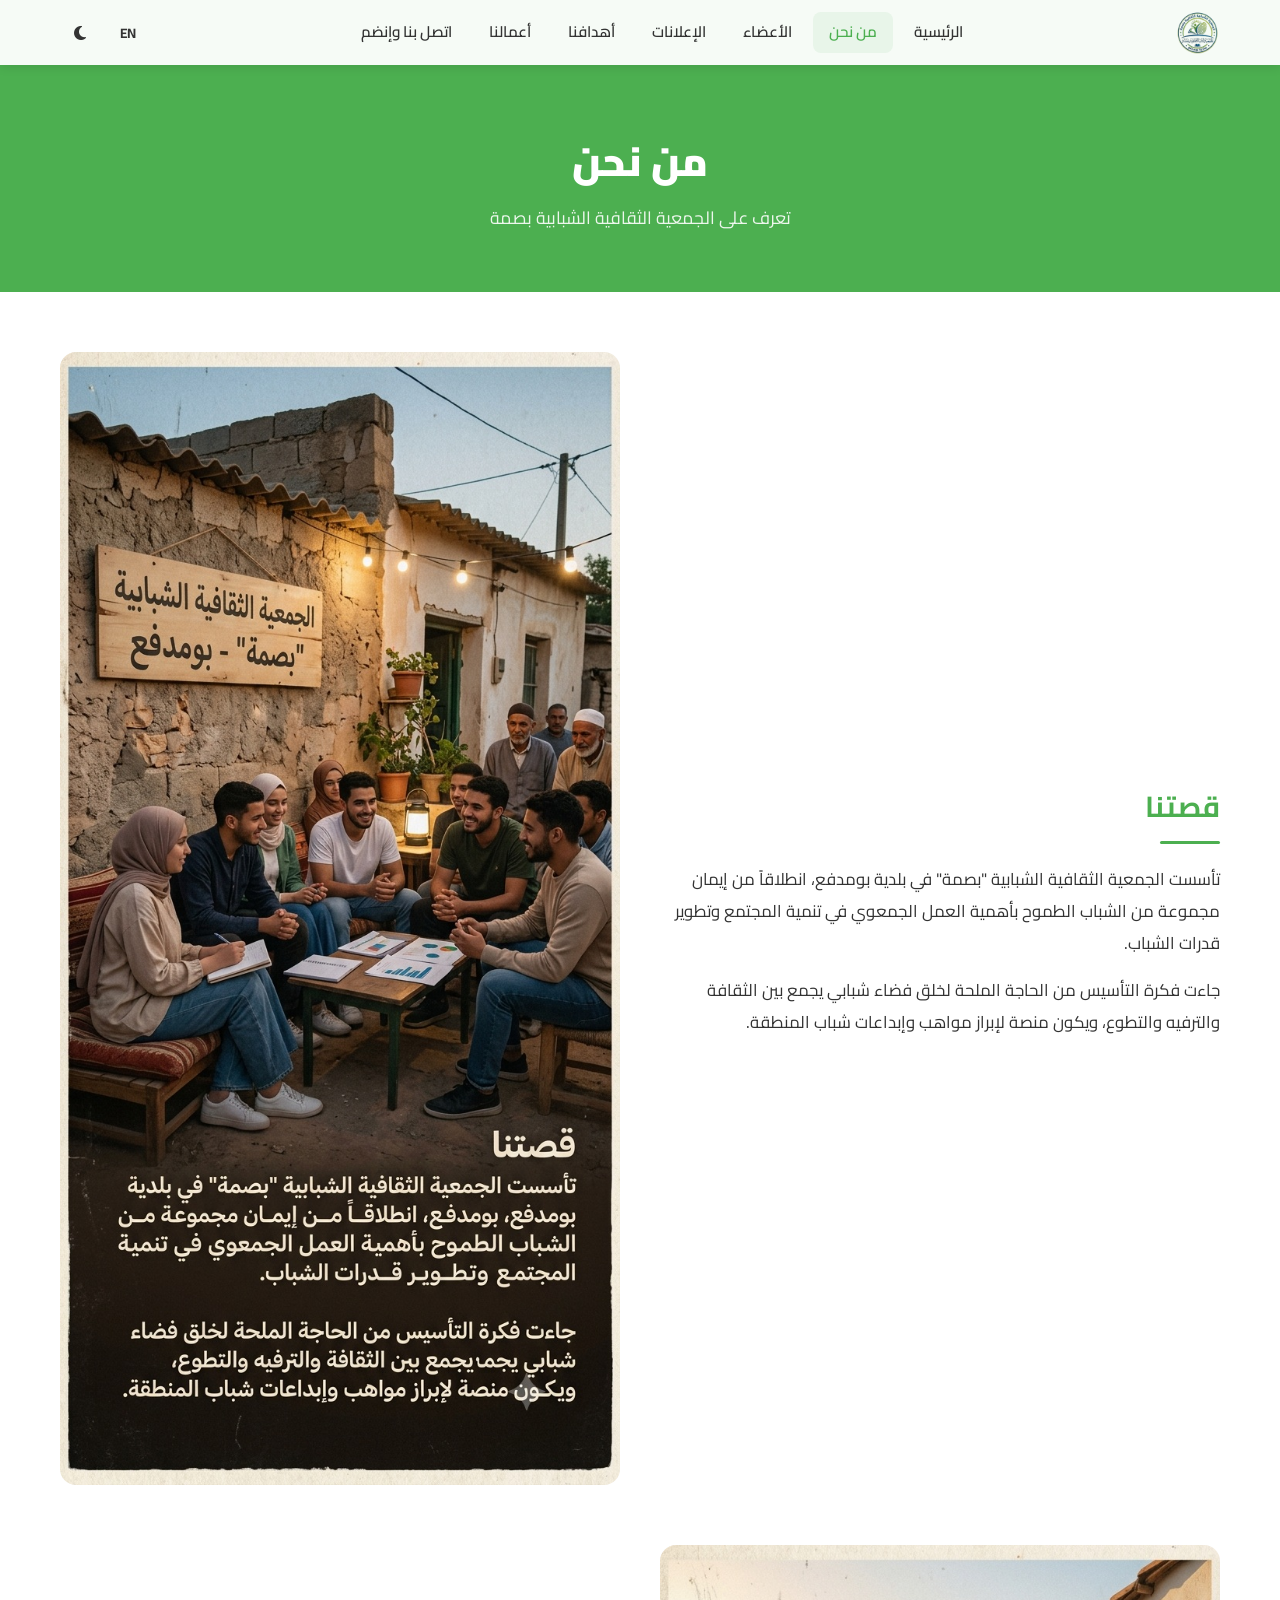
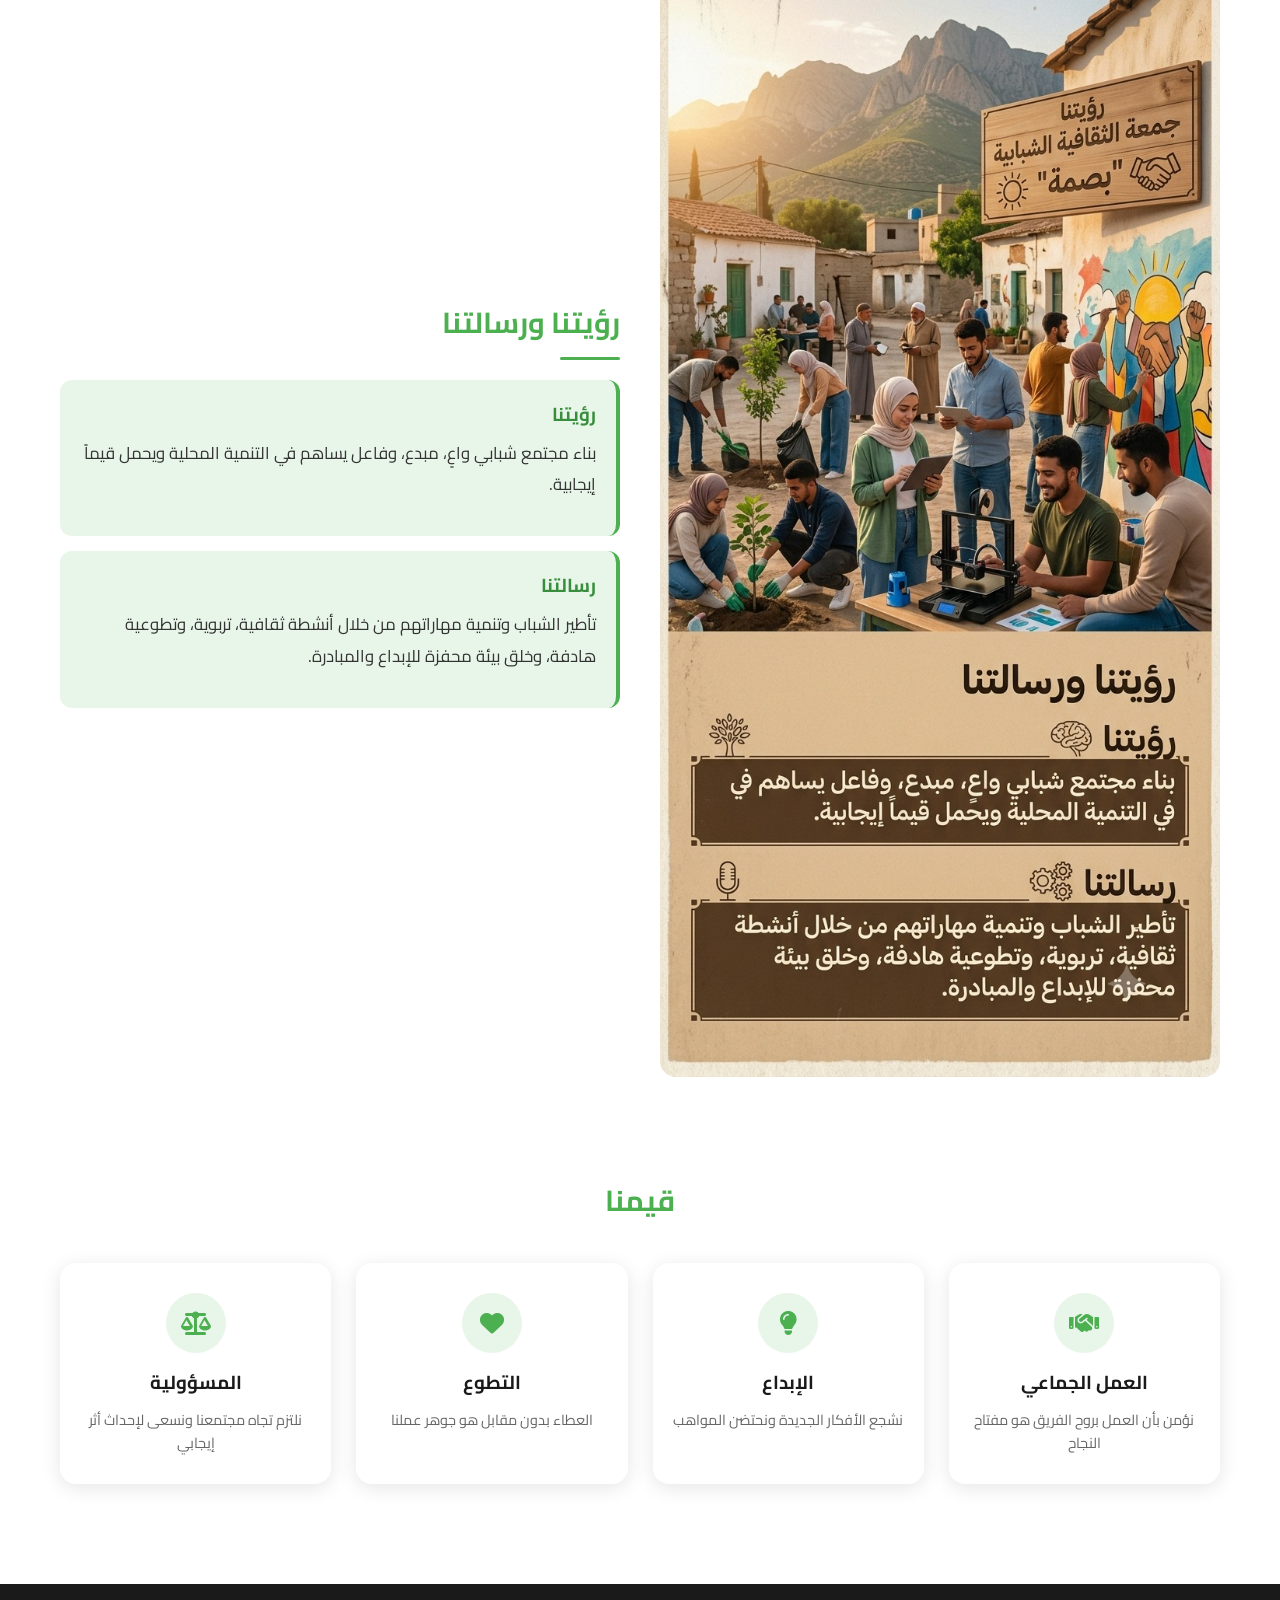
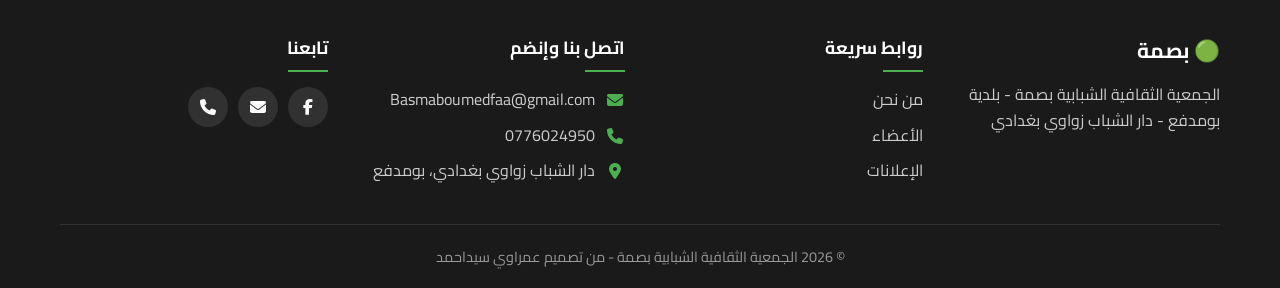
==== commit 0a2a941c: "Add files via upload" ====
--- a/about.html
+++ b/about.html
@@ -28,7 +28,7 @@
                 <li><a href="announcements.html" class="nav-link" data-translate="announcements">الإعلانات</a></li>
                 <li><a href="goals.html" class="nav-link" data-translate="goals">أهدافنا</a></li>
                 <li><a href="projects.html" class="nav-link" data-translate="projects">أعمالنا</a></li>
-                <li><a href="contact.html" class="nav-link" data-translate="contact">اتصل بنا وإنضم وانضم إلينا</a></li>
+                <li><a href="contact.html" class="nav-link" data-translate="contact">اتصل بنا</a></li>
             </ul>
             
             <div class="nav-controls">
@@ -151,7 +151,7 @@
                     </ul>
                 </div>
                 <div class="footer-col">
-                    <h4 data-translate="contact_us">اتصل بنا وإنضم وانضم إلينا</h4>
+                    <h4 data-translate="contact_us">اتصل بنا</h4>
                     <ul class="contact-list">
                         <li><i class="fas fa-envelope"></i> <a href="mailto:Basmaboumedfaa@gmail.com">Basmaboumedfaa@gmail.com</a></li>
                         <li><i class="fas fa-phone"></i> <a href="tel:+213776024950">0776024950</a></li>
@@ -168,7 +168,7 @@
                 </div>
             </div>
             <div class="footer-bottom">
-                <p>&copy; <span id="year"></span> <span data-translate="association_full_name">الجمعية الثقافية الشبابية بصمة</span> - <span data-translate="rights">من تصميم عمراوي سيداحمد</span></p>
+                <p>&copy; <span id="year"></span> <span data-translate="association_full_name">الجمعية الثقافية الشبابية بصمة</span> - <span data-translate="rights">جميع الحقوق محفوظة</span></p>
             </div>
         </div>
     </footer>
--- a/css/style.css
+++ b/css/style.css
@@ -1169,6 +1169,72 @@
     background: linear-gradient(135deg, #388E3C, #1B5E20);
     transform: translateY(-3px);
     box-shadow: 0 10px 25px rgba(76, 175, 80, 0.4);
+}
+
+/* ========== زر تحميل القانون الأساسي ========== */
+.law-download-section {
+    text-align: center;
+    margin-bottom: 40px;
+}
+
+.law-download-btn {
+    display: inline-flex;
+    align-items: center;
+    gap: 12px;
+    background: linear-gradient(135deg, #D32F2F, #B71C1C);
+    color: var(--white);
+    padding: 16px 32px;
+    border-radius: 50px;
+    font-size: 1.1rem;
+    font-weight: 700;
+    transition: var(--transition);
+    box-shadow: 0 5px 20px rgba(211, 47, 47, 0.3);
+}
+
+.law-download-btn:hover {
+    transform: translateY(-3px);
+    box-shadow: 0 10px 30px rgba(211, 47, 47, 0.4);
+    color: var(--white);
+}
+
+.law-download-btn .fa-file-pdf {
+    font-size: 1.5rem;
+}
+
+.law-download-btn .fa-download {
+    font-size: 1rem;
+    animation: bounceDown 1.5s infinite;
+}
+
+@keyframes bounceDown {
+    0%, 100% { transform: translateY(0); }
+    50% { transform: translateY(4px); }
+}
+
+/* ========== أيقونات التواصل الاجتماعي داخل البطاقة ========== */
+.social-links-inline {
+    display: flex;
+    gap: 12px;
+    margin-top: 5px;
+}
+
+.social-links-inline a {
+    width: 38px;
+    height: 38px;
+    border-radius: 50%;
+    background: var(--primary-bg);
+    color: var(--primary);
+    display: flex;
+    align-items: center;
+    justify-content: center;
+    font-size: 1rem;
+    transition: var(--transition);
+}
+
+.social-links-inline a:hover {
+    background: var(--primary);
+    color: var(--white);
+    transform: translateY(-3px);
 }
 
 /* ========== التذييل ========== */
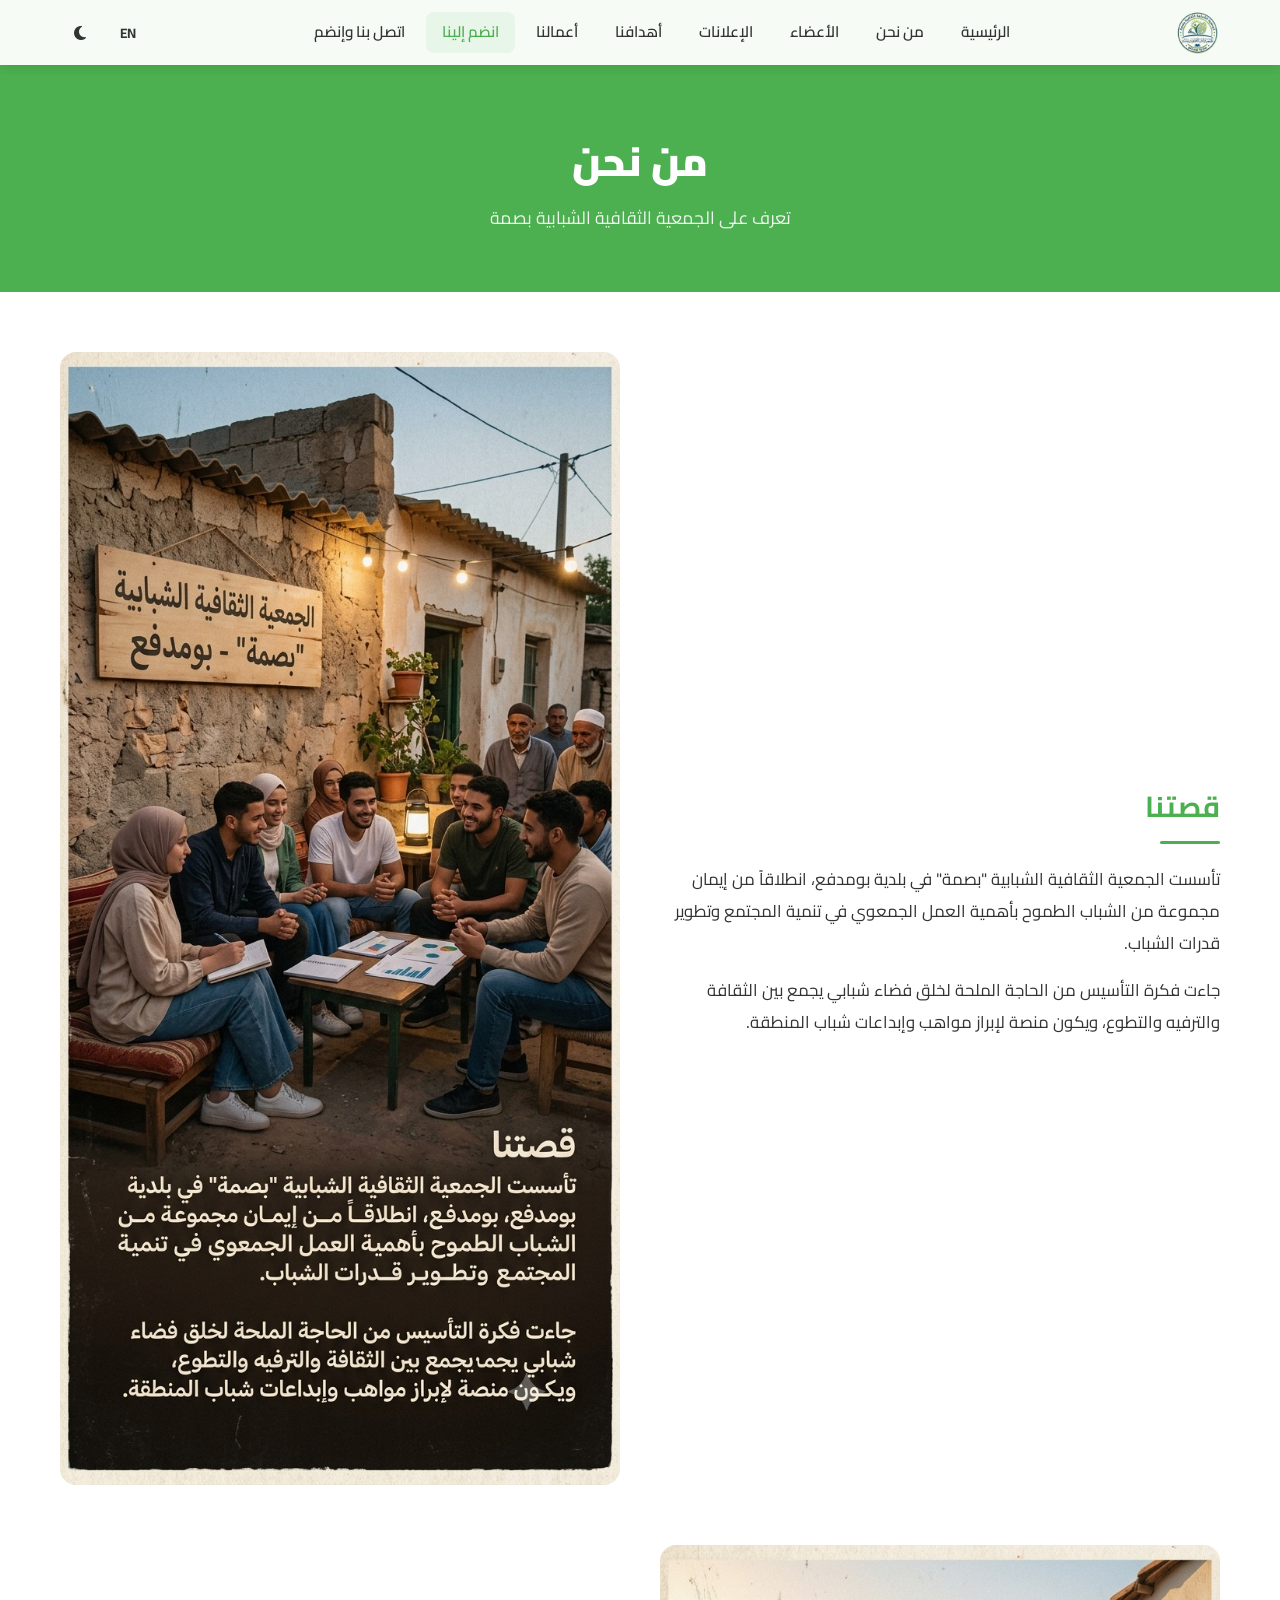
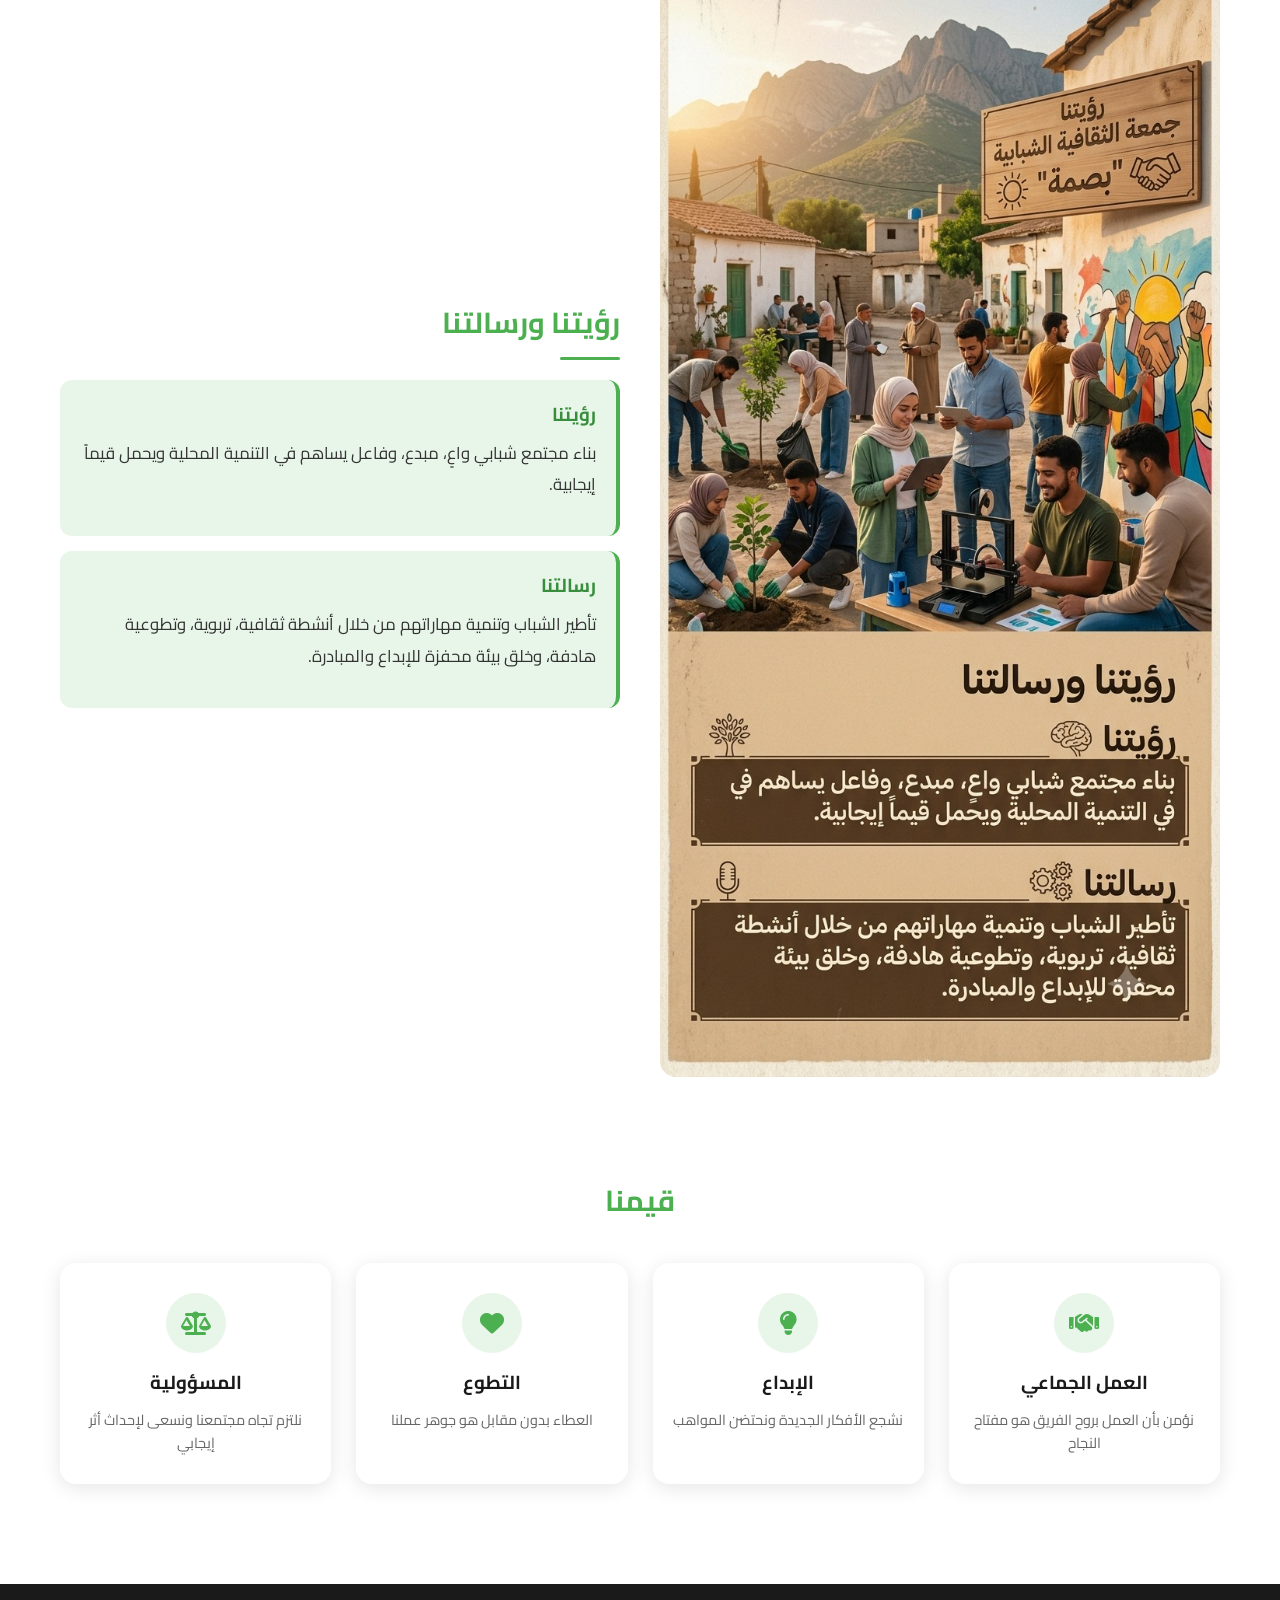
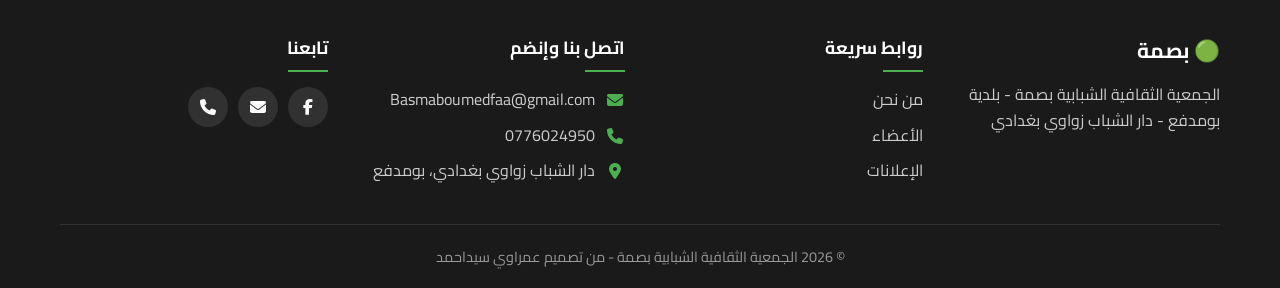
==== commit f38d4bae: "Update about.html" ====
--- a/about.html
+++ b/about.html
@@ -23,11 +23,12 @@
             
             <ul class="nav-menu" id="navMenu">
                 <li><a href="index.html" class="nav-link" data-translate="home">الرئيسية</a></li>
-                <li><a href="about.html" class="nav-link active" data-translate="about">من نحن</a></li>
+                <li><a href="about.html" class="nav-link" data-translate="about">من نحن</a></li>
                 <li><a href="members.html" class="nav-link" data-translate="members">الأعضاء</a></li>
                 <li><a href="announcements.html" class="nav-link" data-translate="announcements">الإعلانات</a></li>
                 <li><a href="goals.html" class="nav-link" data-translate="goals">أهدافنا</a></li>
                 <li><a href="projects.html" class="nav-link" data-translate="projects">أعمالنا</a></li>
+                <li><a href="join.html" class="nav-link active" data-translate="join">انضم إلينا</a></li>
                 <li><a href="contact.html" class="nav-link" data-translate="contact">اتصل بنا</a></li>
             </ul>
             
@@ -179,4 +180,4 @@
     <script src="js/dark-mode.js"></script>
     <script src="js/script.js"></script>
 </body>
-</html>+</html>
--- a/css/style.css
+++ b/css/style.css
@@ -62,6 +62,60 @@
     padding: 0 20px;
 }
 
+/* ========== تنسيق select مثل input ========== */
+select {
+    width: 100%;
+    padding: 12px 15px;
+    border: 2px solid var(--gray-200);
+    border-radius: 10px;
+    font-family: 'Cairo', sans-serif;
+    font-size: 1rem;
+    transition: var(--transition);
+    background: var(--bg-color);
+    color: var(--text-color);
+    appearance: none;
+    -webkit-appearance: none;
+    background-image: url("data:image/svg+xml,%3Csvg xmlns='http://www.w3.org/2000/svg' width='12' height='12' viewBox='0 0 12 12'%3E%3Cpath d='M6 8L1 3h10z' fill='%23666'/%3E%3C/svg%3E");
+    background-repeat: no-repeat;
+    background-position: left 15px center;
+    cursor: pointer;
+}
+
+select:focus {
+    outline: none;
+    border-color: var(--primary);
+}
+
+select:disabled {
+    opacity: 0.5;
+    cursor: not-allowed;
+}
+
+/* ========== قسم الخريطة ========== */
+.map-section {
+    padding: 0 0 60px;
+}
+
+.map-title {
+    text-align: center;
+    font-size: 1.8rem;
+    color: var(--primary);
+    margin-bottom: 30px;
+}
+
+.map-container {
+    border-radius: 16px;
+    overflow: hidden;
+    box-shadow: var(--shadow);
+    max-width: 100%;
+}
+
+.map-container iframe {
+    display: block;
+    width: 100%;
+    height: 400px;
+}
+
 /* ========== شريط التنقل ========== */
 .navbar {
     position: fixed;
@@ -240,6 +294,71 @@
     flex-wrap: wrap;
 }
 
+/* ========== أزرار التحميل في الواجهة ========== */
+.hero-downloads {
+    display: flex;
+    gap: 15px;
+    justify-content: center;
+    flex-wrap: wrap;
+    margin-top: 25px;
+}
+
+.btn-download {
+    display: flex;
+    align-items: center;
+    gap: 10px;
+    background: var(--primary);
+    color: var(--white);
+    border: 2px solid var(--primary);
+}
+
+.btn-download.pdf-btn {
+    background: #D32F2F;
+    border-color: #D32F2F;
+}
+
+.btn-download.pdf-btn:hover {
+    background: #B71C1C;
+    border-color: #B71C1C;
+    box-shadow: 0 10px 25px rgba(211, 47, 47, 0.4);
+}
+    padding: 12px 24px;
+    border-radius: 50px;
+    font-family: 'Cairo', sans-serif;
+    font-weight: 700;
+    font-size: 0.95rem;
+    cursor: pointer;
+    transition: var(--transition);
+    text-decoration: none;
+}
+
+.btn-download:hover {
+    background: var(--primary-dark);
+    border-color: var(--primary-dark);
+    transform: translateY(-3px);
+    box-shadow: 0 10px 25px rgba(76, 175, 80, 0.4);
+    color: var(--white);
+}
+
+.btn-download i {
+    font-size: 1.4rem;
+}
+
+.btn-download span {
+    display: flex;
+    flex-direction: column;
+    line-height: 1.2;
+}
+
+.download-title {
+    font-size: 0.95rem;
+}
+
+.download-size {
+    font-size: 0.7rem;
+    opacity: 0.7;
+}
+
 .btn {
     display: inline-block;
     padding: 14px 32px;
@@ -996,6 +1115,57 @@
     line-height: 1.7;
 }
 
+/* ========== فقاعة التنبيه (Toast Notification) ========== */
+.toast-notification {
+    position: fixed;
+    top: 20px;
+    left: 50%;
+    transform: translateX(-50%) translateY(-120px);
+    padding: 16px 28px;
+    border-radius: 16px;
+    color: #fff;
+    font-family: 'Cairo', sans-serif;
+    font-weight: 600;
+    font-size: 0.95rem;
+    text-align: center;
+    line-height: 1.7;
+    z-index: 9999;
+    box-shadow: 0 10px 40px rgba(0,0,0,0.3);
+    opacity: 0;
+    transition: transform 0.4s cubic-bezier(0.175, 0.885, 0.32, 1.275), opacity 0.3s ease;
+    max-width: 90%;
+    min-width: 280px;
+}
+
+.toast-notification.show {
+    transform: translateX(-50%) translateY(0);
+    opacity: 1;
+}
+
+.toast-success {
+    background: linear-gradient(135deg, #4CAF50, #2E7D32);
+    border: 2px solid #388E3C;
+}
+
+.toast-error {
+    background: linear-gradient(135deg, #D32F2F, #B71C1C);
+    border: 2px solid #C62828;
+}
+
+.toast-warning {
+    background: linear-gradient(135deg, #FF9800, #E65100);
+    border: 2px solid #EF6C00;
+}
+
+@media (max-width: 480px) {
+    .toast-notification {
+        padding: 14px 20px;
+        font-size: 0.85rem;
+        min-width: auto;
+        width: 90%;
+    }
+}
+
 /* ========== صفحة اتصل بنا - معلومات التواصل ========== */
 .contact-section {
     padding: 60px 0;
@@ -1211,6 +1381,113 @@
     50% { transform: translateY(4px); }
 }
 
+/* ========== صفحة الانضمام ========== */
+.join-page-section {
+    padding: 60px 0;
+}
+
+.join-benefits {
+    display: grid;
+    grid-template-columns: repeat(4, 1fr);
+    gap: 25px;
+    margin-bottom: 50px;
+}
+
+.benefit-card {
+    text-align: center;
+    padding: 30px 20px;
+    background: var(--card-bg);
+    border-radius: 16px;
+    box-shadow: var(--shadow);
+    transition: var(--transition);
+}
+
+.benefit-card:hover {
+    transform: translateY(-5px);
+    box-shadow: 0 15px 35px rgba(76, 175, 80, 0.15);
+}
+
+.benefit-icon {
+    width: 65px;
+    height: 65px;
+    border-radius: 50%;
+    background: var(--primary-bg);
+    color: var(--primary);
+    display: flex;
+    align-items: center;
+    justify-content: center;
+    font-size: 1.6rem;
+    margin: 0 auto 15px;
+    transition: var(--transition);
+}
+
+.benefit-card:hover .benefit-icon {
+    background: var(--primary);
+    color: var(--white);
+    transform: scale(1.1);
+}
+
+.benefit-card h3 {
+    font-size: 1.1rem;
+    font-weight: 700;
+    color: var(--gray-800);
+    margin-bottom: 8px;
+}
+
+.benefit-card p {
+    font-size: 0.9rem;
+    color: #666;
+    line-height: 1.6;
+}
+
+.join-form-wrapper {
+    max-width: 700px;
+    margin: 0 auto;
+}
+
+/* ========== شروط الموافقة ========== */
+.terms-box {
+    margin-top: 5px;
+}
+
+.terms-label {
+    display: flex;
+    align-items: flex-start;
+    gap: 10px;
+    cursor: pointer;
+    font-size: 0.9rem;
+    color: var(--gray-700);
+    font-weight: 500;
+}
+
+.terms-label input[type="checkbox"] {
+    width: 18px;
+    height: 18px;
+    min-width: 18px;
+    margin-top: 3px;
+    accent-color: var(--primary);
+    cursor: pointer;
+}
+
+/* ========== تجاوب ========== */
+@media (max-width: 992px) {
+    .join-benefits {
+        grid-template-columns: repeat(2, 1fr);
+    }
+}
+
+@media (max-width: 768px) {
+    .join-benefits {
+        grid-template-columns: 1fr;
+        max-width: 400px;
+        margin-left: auto;
+        margin-right: auto;
+    }
+    
+    .join-form-wrapper {
+        max-width: 100%;
+    }
+}
 /* ========== أيقونات التواصل الاجتماعي داخل البطاقة ========== */
 .social-links-inline {
     display: flex;
@@ -1336,6 +1613,12 @@
     padding: 20px 0;
     font-size: 0.9rem;
     color: #999;
+}
+
+/* ========== نموذج التواصل وسط الصفحة ========== */
+.contact-form-centered {
+    max-width: 650px;
+    margin: 0 auto;
 }
 
 /* ========== زر العودة للأعلى ========== */
@@ -1519,4 +1802,4 @@
     .values-grid {
         grid-template-columns: 1fr;
     }
-}+}
